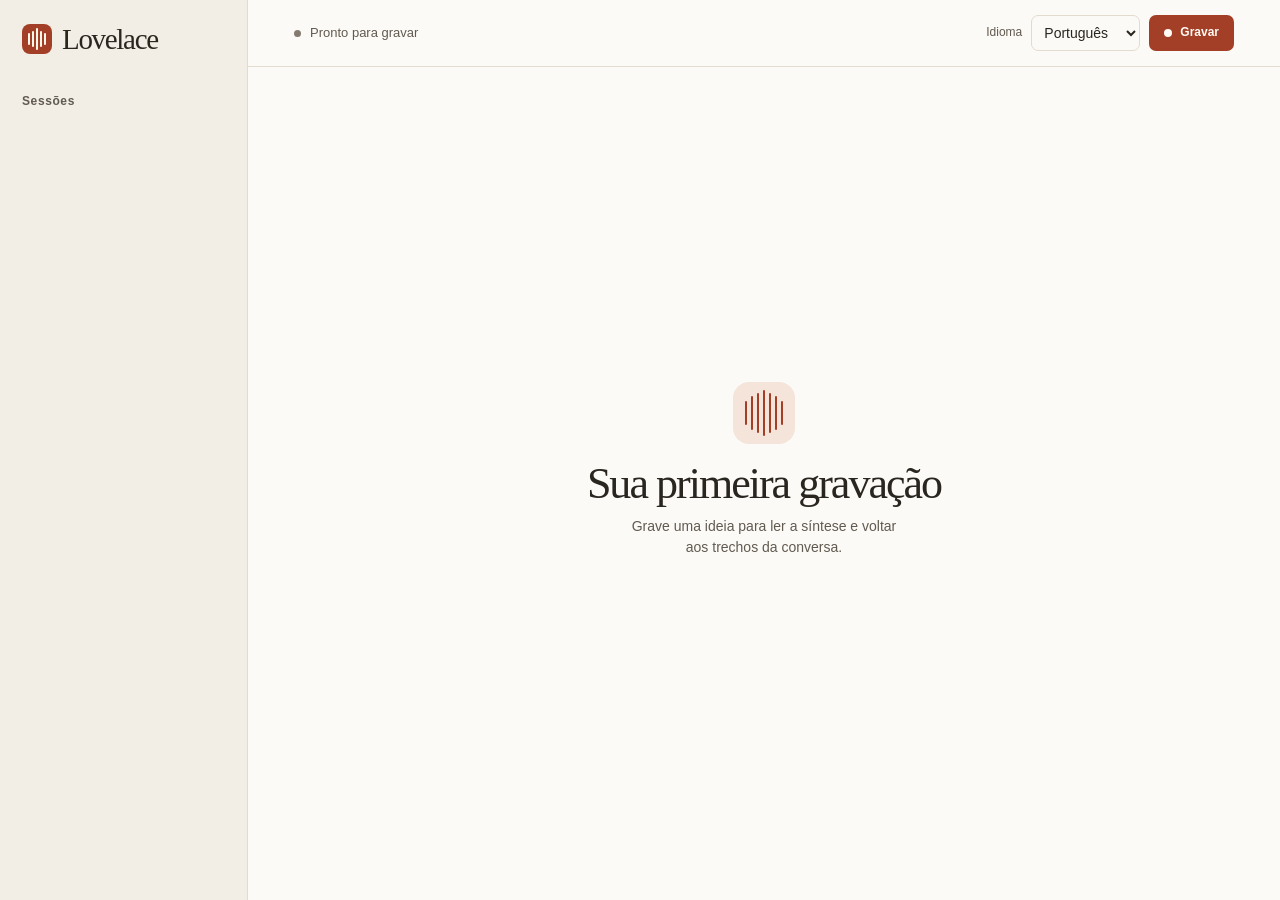
==== ui/index.html @ 8f1e128d "mvp" ====
<!doctype html>
<html lang="pt-BR">
  <head>
    <meta charset="utf-8">
    <meta name="viewport" content="width=device-width, initial-scale=1">
    <title>Lovelace</title>
    <link rel="stylesheet" href="./styles.css">
    <script type="module" src="./app.js"></script>
  </head>
  <body>
    <aside class="sidebar">
      <header class="brand">
        <span class="brand-mark" aria-hidden="true"><i></i><i></i><i></i><i></i><i></i></span>
        <span>Lovelace</span>
      </header>
      <h2 id="history-heading">Sessões</h2>
      <nav id="history" aria-labelledby="history-heading"></nav>
    </aside>

    <main class="workspace">
      <header class="toolbar">
        <div class="record-status">
          <span class="status-dot" aria-hidden="true"></span>
          <span id="status" role="status">Pronto para gravar</span>
          <time id="elapsed" hidden>00:00</time>
          <meter id="level" min="0" max="1" value="0" aria-label="Nível do microfone" hidden></meter>
        </div>
        <div class="record-actions">
          <label for="language">Idioma</label>
          <select id="language">
            <option value="pt">Português</option>
            <option value="en">Inglês</option>
            <option value="auto">Automático</option>
          </select>
          <button id="record" class="primary"><span aria-hidden="true"></span>Gravar</button>
        </div>
      </header>
      <p id="message" class="message" role="status" hidden></p>

      <section id="review" class="review" aria-label="Revisão da sessão" hidden>
        <div class="review-header">
          <div class="review-heading">
            <h1 id="session-title"></h1>
            <button id="retry" class="secondary" hidden>Processar sessão</button>
          </div>
          <div class="document-toolbar">
            <div class="document-picker" role="group" aria-label="Documento">
              <button data-document="summary" aria-pressed="true">Síntese</button>
              <button data-document="transcript" aria-pressed="false">Transcrição</button>
            </div>
            <button id="copy" class="secondary">Copiar Markdown</button>
          </div>
        </div>
        <div id="reading-pane" class="reading-pane">
          <article id="document" class="document"></article>
        </div>
        <footer id="player" class="player">
          <audio id="audio" preload="metadata"></audio>
          <button id="play" type="button" aria-label="Reproduzir" disabled>
            <span aria-hidden="true"></span>
          </button>
          <time id="current-time">00:00</time>
          <input id="seek" type="range" min="0" max="1" step="any" value="0" aria-label="Posição no áudio" disabled>
          <time id="duration">00:00</time>
        </footer>
      </section>

      <section id="empty" class="empty">
        <div class="empty-mark" aria-hidden="true">
          <i></i><i></i><i></i><i></i><i></i><i></i><i></i>
        </div>
        <h1 id="empty-title">Sua primeira gravação</h1>
        <p id="empty-description">Grave uma ideia para ler a síntese e voltar aos trechos da conversa.</p>
      </section>
    </main>
  </body>
</html>
---- ui/styles.css ----
:root {
  color-scheme: light;
  font: 14px/1.45 "Inter", "Segoe UI", sans-serif;
  --background: #fcfaf6;
  --sidebar: #f2ede5;
  --text: #292620;
  --muted: #615a50;
  --line: #e4dbcf;
  --accent: #a33f27;
  --accent-hover: #88331e;
  --accent-tint: #f4e4da;
  --selected: #e9dfd2;
  --serif: "Instrument Serif", Georgia, serif;
}

* { box-sizing: border-box; }
[hidden] { display: none !important; }

body {
  margin: 0;
  height: 100dvh;
  display: grid;
  grid-template-columns: clamp(180px, 23vw, 248px) minmax(0, 1fr);
  background: var(--background);
  color: var(--text);
}

button, select, input { font: inherit; }
button { color: inherit; cursor: pointer; }
button:disabled { cursor: default; opacity: .55; }
button, select { min-height: 36px; }
:focus-visible { outline: 2px solid var(--accent); outline-offset: 3px; }
::selection { background: #f1d5c5; color: var(--text); }

.sidebar {
  display: flex;
  flex-direction: column;
  min-height: 0;
  background: var(--sidebar);
  border-right: 1px solid var(--line);
  padding: 24px 12px 16px;
}

.brand {
  display: flex;
  align-items: center;
  gap: 10px;
  padding: 0 10px;
  margin-bottom: 39px;
  font: 29px/1 var(--serif);
  letter-spacing: -.045em;
}

.brand-mark, .empty-mark {
  display: inline-flex;
  justify-content: center;
  align-items: center;
}

.brand-mark {
  width: 30px;
  height: 30px;
  background: var(--accent);
  color: #fff7e9;
  border-radius: 8px;
  gap: 2px;
}

.brand-mark i, .empty-mark i {
  display: block;
  border-radius: 10px;
  width: 2px;
  height: 38%;
  background: currentColor;
}

.brand-mark i:nth-child(2), .brand-mark i:nth-child(4),
.empty-mark i:nth-child(2), .empty-mark i:nth-child(6) { height: 54%; }
.brand-mark i:nth-child(3), .empty-mark i:nth-child(4) { height: 74%; }
.empty-mark i:nth-child(3), .empty-mark i:nth-child(5) { height: 65%; }

.sidebar h2 {
  margin: 0 10px 11px;
  color: var(--muted);
  font-size: 12px;
  font-weight: 650;
  letter-spacing: .05em;
}

#history { overflow: auto; padding: 3px; }
#history > p { margin: 4px 7px; color: var(--muted); font-size: 13px; }

.session {
  display: flex;
  flex-direction: column;
  width: 100%;
  gap: 3px;
  padding: 10px;
  margin: 0 0 3px;
  text-align: left;
  border: 0;
  border-radius: 7px;
  background: transparent;
  transition: background-color 130ms ease;
}

.session:hover { background: #eee5da; }
.session[aria-current="true"] { background: var(--selected); }
.session strong { font-size: 13px; font-weight: 600; }
.session small { color: var(--muted); font-size: 11px; }

.workspace { display: flex; flex-direction: column; min-width: 0; min-height: 0; }

.toolbar {
  display: flex;
  align-items: center;
  justify-content: space-between;
  flex-wrap: wrap;
  gap: 12px;
  padding: 15px clamp(18px, 4vw, 46px);
  border-bottom: 1px solid var(--line);
}

.record-status, .record-actions { display: flex; align-items: center; gap: 9px; }
.record-status { color: var(--muted); font-size: 13px; }
.record-status time, .player time { font-variant-numeric: tabular-nums; }
.status-dot { width: 7px; height: 7px; flex: 0 0 7px; border-radius: 50%; background: #847b70; }
.toolbar[data-phase="recording"] .status-dot { background: var(--accent); }
.toolbar[data-phase="recording"] .record-status { color: var(--accent); }
.record-actions { margin-left: auto; }
.record-actions label { font-size: 12px; color: var(--muted); }

.record-actions select {
  border: 1px solid var(--line);
  border-radius: 7px;
  padding: 0 8px;
  background: var(--background);
  color: var(--text);
}

meter { width: 54px; height: 10px; }
meter::-webkit-meter-bar { background: var(--accent-tint); border: 0; }
meter::-webkit-meter-optimum-value { background: var(--accent); }

.primary, .secondary {
  border: 1px solid transparent;
  border-radius: 7px;
  padding: 0 11px;
  font-size: 12px;
  font-weight: 600;
  transition: background-color 130ms ease;
}

.primary {
  display: inline-flex;
  align-items: center;
  gap: 8px;
  padding: 0 14px;
  background: var(--accent);
  color: #fffaf3;
}

.primary:hover:not(:disabled) { background: var(--accent-hover); }
.primary span { width: 8px; height: 8px; border-radius: 50%; background: currentColor; }
.primary[data-recording="true"] span { border-radius: 1px; }
.secondary { background: transparent; border-color: var(--line); }
.secondary:hover:not(:disabled) { background: var(--sidebar); }

.message {
  margin: 0;
  padding: 10px clamp(18px, 4vw, 46px);
  border-bottom: 1px solid var(--line);
  background: var(--accent-tint);
  color: #74301f;
  font-size: 13px;
  max-height: 110px;
  overflow: auto;
  overflow-wrap: anywhere;
  white-space: pre-wrap;
}

.clipboard-source { position: fixed; left: -100vw; top: 0; }

.review { display: flex; flex-direction: column; flex: 1; min-height: 0; }
.review-header { padding: 25px clamp(18px, 4vw, 46px) 0; border-bottom: 1px solid var(--line); }
.review-heading, .document-toolbar { display: flex; align-items: center; justify-content: space-between; gap: 12px; }
.review-heading h1 { margin: 0; font: 34px/1.12 var(--serif); letter-spacing: -.035em; }
.document-toolbar { margin-top: 19px; }
.document-toolbar > button { margin-bottom: 7px; }
.document-picker { display: flex; gap: 16px; align-self: stretch; }

.document-picker button {
  border: 0;
  border-bottom: 2px solid transparent;
  padding: 6px 2px 10px;
  background: transparent;
  color: var(--muted);
  font-weight: 600;
  font-size: 13px;
}

.document-picker button[aria-pressed="true"] { color: var(--accent); border-bottom-color: var(--accent); }
.reading-pane { flex: 1; min-height: 0; overflow: auto; scrollbar-gutter: stable; }
.document { max-width: 760px; margin: 0 auto; padding: 30px clamp(23px, 5vw, 60px) 58px; overflow-wrap: anywhere; }
.document h1 { font: 36px/1.15 var(--serif); letter-spacing: -.035em; margin: 0 0 24px; }
.document h2 { font: 25px/1.24 var(--serif); margin: 27px 0 8px; }
.document h3 { font-size: 15px; margin: 22px 0 6px; scroll-margin-top: 24px; }
.document p, .document li { font-size: 15px; line-height: 1.68; }
.document p { margin: 0 0 12px; }
.document a { color: var(--accent); text-underline-offset: 3px; font-variant-numeric: tabular-nums; }
.document .unavailable { color: var(--muted); }
.document .highlight { border-radius: 4px; background: var(--accent-tint); animation: highlight 260ms ease-out; }
@keyframes highlight { from { background: #efc6b3; } }

.player {
  display: flex;
  align-items: center;
  gap: 13px;
  min-height: 65px;
  padding: 9px clamp(18px, 4vw, 46px);
  background: var(--background);
  border-top: 1px solid var(--line);
}

.player button {
  display: grid;
  place-items: center;
  width: 36px;
  padding: 0;
  border: 0;
  border-radius: 50%;
  background: var(--accent);
  color: #fffaf3;
}

.player button:hover:not(:disabled) { background: var(--accent-hover); }
.player button span { margin-left: 2px; border-left: 9px solid currentColor; border-top: 6px solid transparent; border-bottom: 6px solid transparent; }
.player button[data-playing="true"] span { margin: 0; border: solid currentColor; border-width: 0 3px; width: 9px; height: 11px; }
.player time { color: var(--muted); font-size: 12px; white-space: nowrap; }
.player input { min-width: 0; flex: 1; accent-color: var(--accent); }

.empty {
  flex: 1;
  display: grid;
  align-content: center;
  justify-items: center;
  text-align: center;
  padding: 26px 26px 54px;
}

.empty-mark { width: 62px; height: 62px; gap: 4px; color: var(--accent); background: var(--accent-tint); border-radius: 16px; }
.empty h1 { font: clamp(32px, 4vw, 44px)/1.1 var(--serif); letter-spacing: -.045em; margin: 16px 0 8px; }
.empty p { color: var(--muted); margin: 0; max-width: 34ch; }

@media (prefers-reduced-motion: reduce) {
  *, *::before, *::after { animation: none !important; transition: none !important; }
}
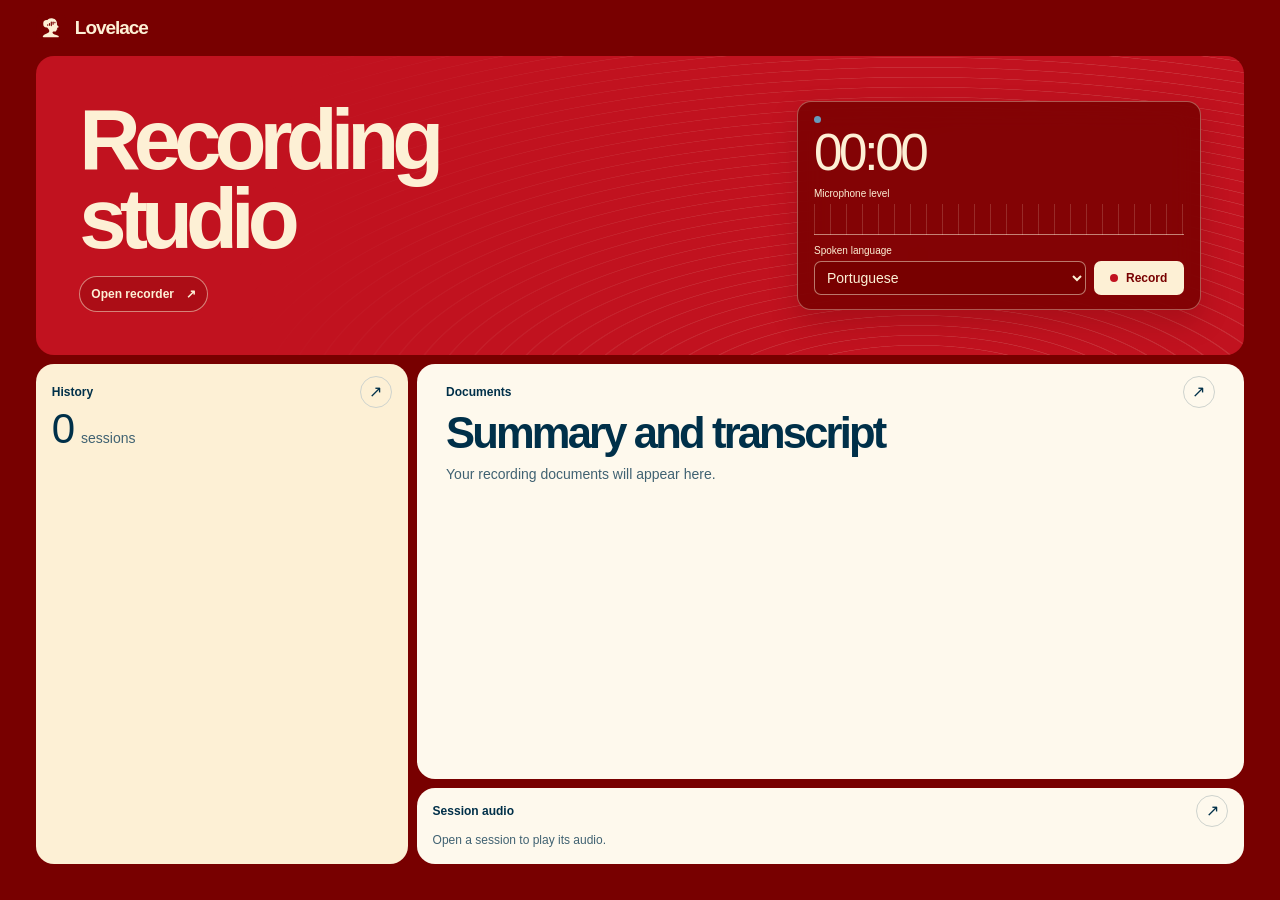
==== commit 7422cf04: "review of alpha version, graphical UI prototype and model finetuning" ====
--- a/ui/index.html
+++ b/ui/index.html
@@ -1,77 +1,148 @@
 <!doctype html>
-<html lang="pt-BR">
-  <head>
+<html lang="en">
+
+<head>
     <meta charset="utf-8">
     <meta name="viewport" content="width=device-width, initial-scale=1">
     <title>Lovelace</title>
     <link rel="stylesheet" href="./styles.css">
     <script type="module" src="./app.js"></script>
-  </head>
-  <body>
-    <aside class="sidebar">
-      <header class="brand">
-        <span class="brand-mark" aria-hidden="true"><i></i><i></i><i></i><i></i><i></i></span>
-        <span>Lovelace</span>
-      </header>
-      <h2 id="history-heading">Sessões</h2>
-      <nav id="history" aria-labelledby="history-heading"></nav>
-    </aside>
+</head>
 
-    <main class="workspace">
-      <header class="toolbar">
-        <div class="record-status">
-          <span class="status-dot" aria-hidden="true"></span>
-          <span id="status" role="status">Pronto para gravar</span>
-          <time id="elapsed" hidden>00:00</time>
-          <meter id="level" min="0" max="1" value="0" aria-label="Nível do microfone" hidden></meter>
-        </div>
-        <div class="record-actions">
-          <label for="language">Idioma</label>
-          <select id="language">
-            <option value="pt">Português</option>
-            <option value="en">Inglês</option>
-            <option value="auto">Automático</option>
-          </select>
-          <button id="record" class="primary"><span aria-hidden="true"></span>Gravar</button>
-        </div>
-      </header>
-      <p id="message" class="message" role="status" hidden></p>
+<body>
+    <header class="app-header">
+        <button type="button" class="brand" data-view-target="dashboard" aria-label="Lovelace dashboard">
+            <svg class="brand-mark" width="30" height="30" viewBox="0 0 100 100" aria-hidden="true">
+                <rect x="2" y="2" width="96" height="96" rx="21" fill="#780000" />
+                <g fill="#fdf0d5">
+                    <ellipse cx="35.5" cy="35.5" rx="11.5" ry="12.5" />
+                    <path
+                        d="M23 77 C28 70 36 69 43 64 C46 61 44 57 40 52 C34 46 32 39 34 32 C36 21 46 16 56 18 C65 19 70 26 70 35 C69 38 71 41 75 45 C77 47 75 49 71 49 C70 50 70 52 71 54 C71 55 69 56 68 56 C69 59 67 62 63 62 C58 61 55 62 55 66 C56 71 66 73 74 76 C76 77 77 79 75 81 L25 81 C23 80 22 79 23 77 Z" />
+                </g>
+                <g fill="#780000">
+                    <rect x="37.05" y="37.5" width="3.9" height="5" rx="1.95" />
+                    <rect x="43.05" y="33.5" width="3.9" height="9" rx="1.95" />
+                    <rect x="49.05" y="28" width="3.9" height="16" rx="1.95" />
+                    <rect x="55.05" y="28.5" width="3.9" height="11" rx="1.95" />
+                    <rect x="61.05" y="29.5" width="3.9" height="5" rx="1.95" />
+                </g>
+            </svg>
+            Lovelace
+        </button>
+        <button type="button" id="back" class="back" data-view-target="dashboard" hidden>
+            <span aria-hidden="true">←</span> Back to dashboard
+        </button>
+        <button type="button" id="active-job" class="job-status" data-view-target="record" hidden></button>
+    </header>
 
-      <section id="review" class="review" aria-label="Revisão da sessão" hidden>
-        <div class="review-header">
-          <div class="review-heading">
-            <h1 id="session-title"></h1>
-            <button id="retry" class="secondary" hidden>Processar sessão</button>
-          </div>
-          <div class="document-toolbar">
-            <div class="document-picker" role="group" aria-label="Documento">
-              <button data-document="summary" aria-pressed="true">Síntese</button>
-              <button data-document="transcript" aria-pressed="false">Transcrição</button>
+    <main class="workspace" data-view="dashboard">
+        <p id="message" class="message" role="status" hidden></p>
+
+        <section class="studio" aria-labelledby="studio-heading">
+            <div class="studio-intro">
+                <h1 id="studio-heading" tabindex="-1">Recording<br> studio</h1>
+                <button type="button" class="studio-link" data-view-target="record">
+                    Open recorder <span aria-hidden="true">↗</span>
+                </button>
             </div>
-            <button id="copy" class="secondary">Copiar Markdown</button>
-          </div>
-        </div>
-        <div id="reading-pane" class="reading-pane">
-          <article id="document" class="document"></article>
-        </div>
-        <footer id="player" class="player">
-          <audio id="audio" preload="metadata"></audio>
-          <button id="play" type="button" aria-label="Reproduzir" disabled>
-            <span aria-hidden="true"></span>
-          </button>
-          <time id="current-time">00:00</time>
-          <input id="seek" type="range" min="0" max="1" step="any" value="0" aria-label="Posição no áudio" disabled>
-          <time id="duration">00:00</time>
-        </footer>
-      </section>
+            <div class="toolbar" aria-label="Recorder">
+                <div class="record-status">
+                    <span class="status-dot" aria-hidden="true"></span>
+                </div>
+                <time id="elapsed" aria-label="Recording time">00:00</time>
+                <div class="signal">
+                    <span id="signal-label">Microphone level</span>
+                    <meter id="level" class="visually-hidden" min="0" max="1" value="0"
+                        aria-labelledby="signal-label"></meter>
+                    <canvas id="signal-chart" width="720" height="96" aria-hidden="true"></canvas>
+                </div>
+                <div class="record-controls">
+                    <div class="language-control">
+                        <label for="language">Spoken language</label>
+                        <select id="language">
+                            <option value="pt">Portuguese</option>
+                            <option value="en">English</option>
+                            <option value="auto">Auto-detect</option>
+                        </select>
+                    </div>
+                    <button type="button" id="record" class="primary"><span aria-hidden="true"></span><b
+                            id="record-label">Record</b></button>
+                </div>
+            </div>
+        </section>
 
-      <section id="empty" class="empty">
-        <div class="empty-mark" aria-hidden="true">
-          <i></i><i></i><i></i><i></i><i></i><i></i><i></i>
-        </div>
-        <h1 id="empty-title">Sua primeira gravação</h1>
-        <p id="empty-description">Grave uma ideia para ler a síntese e voltar aos trechos da conversa.</p>
-      </section>
+        <section class="history-panel panel" aria-labelledby="history-heading">
+            <header class="panel-header">
+                <h2 id="history-heading" tabindex="-1">History</h2>
+                <button type="button" class="panel-link" data-view-target="history" aria-label="Open history">
+                    <span aria-hidden="true">↗</span>
+                </button>
+            </header>
+            <div class="history-total">
+                <span id="session-count">0</span>
+                <span id="session-count-label">sessions</span>
+            </div>
+            <nav id="history" aria-labelledby="history-heading"></nav>
+        </section>
+
+        <section class="documents-panel panel" aria-label="Session documents">
+            <button type="button" class="document-preview" data-view-target="documents">
+                <span class="panel-kicker">Documents</span>
+                <span class="panel-link" aria-hidden="true">↗</span>
+                <span id="preview-title" class="preview-title">Summary and transcript</span>
+                <span id="preview-detail" class="preview-detail">Your recording documents will appear here.</span>
+            </button>
+
+            <div id="review" class="review" hidden>
+                <div class="review-header">
+                    <div class="review-heading">
+                        <div>
+                            <span id="session-state" class="panel-kicker"></span>
+                            <h2 id="session-title" tabindex="-1"></h2>
+                        </div>
+                        <button type="button" id="retry" class="secondary" hidden>Process session</button>
+                    </div>
+                    <div class="document-toolbar">
+                        <div class="document-picker" role="group" aria-label="Document">
+                            <button type="button" data-document="summary" aria-pressed="true">Summary</button>
+                            <button type="button" data-document="transcript" aria-pressed="false">Transcript</button>
+                        </div>
+                        <button type="button" id="copy" class="secondary">Copy Markdown</button>
+                    </div>
+                </div>
+                <div id="reading-pane" class="reading-pane">
+                    <article id="document" class="document"></article>
+                </div>
+            </div>
+
+            <div id="empty" class="empty">
+                <h2 id="empty-title" tabindex="-1">Your first recording</h2>
+                <p id="empty-description">The transcript and summary will appear here after processing.</p>
+                <button type="button" class="secondary" data-view-target="record">Open recorder</button>
+            </div>
+        </section>
+
+        <section class="audio-panel panel" aria-labelledby="audio-heading">
+            <header class="panel-header">
+                <h2 id="audio-heading" tabindex="-1">Session audio</h2>
+                <button type="button" class="panel-link" data-view-target="audio" aria-label="Open session audio">
+                    <span aria-hidden="true">↗</span>
+                </button>
+            </header>
+            <p id="audio-session" class="audio-session" hidden></p>
+            <div id="player" class="player" hidden>
+                <audio id="audio" preload="metadata"></audio>
+                <button id="play" type="button" aria-label="Play" disabled>
+                    <span aria-hidden="true"></span>
+                </button>
+                <time id="current-time">00:00</time>
+                <input id="seek" type="range" min="0" max="1" step="any" value="0" aria-label="Playback position"
+                    disabled>
+                <time id="duration">00:00</time>
+            </div>
+            <p class="no-audio">Open a session to play its audio.</p>
+        </section>
     </main>
-  </body>
+</body>
+
 </html>
--- a/ui/styles.css
+++ b/ui/styles.css
@@ -1,256 +1,493 @@
 :root {
   color-scheme: light;
-  font: 14px/1.45 "Inter", "Segoe UI", sans-serif;
-  --background: #fcfaf6;
-  --sidebar: #f2ede5;
-  --text: #292620;
-  --muted: #615a50;
-  --line: #e4dbcf;
-  --accent: #a33f27;
-  --accent-hover: #88331e;
-  --accent-tint: #f4e4da;
-  --selected: #e9dfd2;
-  --serif: "Instrument Serif", Georgia, serif;
+  font: 14px/1.5 "Inter", "Segoe UI", sans-serif;
+  --molten-lava: #780000;
+  --brick-red: #c1121f;
+  --papaya-whip: #fdf0d5;
+  --deep-space-blue: #003049;
+  --steel-blue: #669bbc;
+  --ink: var(--deep-space-blue);
+  --paper: color-mix(in srgb, var(--papaya-whip) 42%, white);
+  --muted: color-mix(in srgb, var(--ink) 75%, var(--paper));
+  --line: color-mix(in srgb, var(--ink) 19%, var(--paper));
+  --gap: 9px;
+  --gutter: clamp(14px, 2.8vw, 42px);
+  --radius: 18px;
 }
 
 * { box-sizing: border-box; }
 [hidden] { display: none !important; }
 
 body {
+  display: flex;
+  flex-direction: column;
+  min-height: 100dvh;
   margin: 0;
-  height: 100dvh;
-  display: grid;
-  grid-template-columns: clamp(180px, 23vw, 248px) minmax(0, 1fr);
-  background: var(--background);
-  color: var(--text);
+  background: var(--molten-lava);
+  color: var(--papaya-whip);
 }
 
 button, select, input { font: inherit; }
 button { color: inherit; cursor: pointer; }
 button:disabled { cursor: default; opacity: .55; }
-button, select { min-height: 36px; }
-:focus-visible { outline: 2px solid var(--accent); outline-offset: 3px; }
-::selection { background: #f1d5c5; color: var(--text); }
-
-.sidebar {
+:focus-visible { outline: 2px solid currentColor; outline-offset: 3px; }
+h1:focus, h2:focus { outline: none; }
+::selection { background: var(--steel-blue); color: var(--ink); }
+
+.visually-hidden, .clipboard-source {
+  position: fixed;
+  width: 1px;
+  height: 1px;
+  padding: 0;
+  overflow: hidden;
+  clip-path: inset(50%);
+}
+
+.app-header {
+  display: flex;
+  flex-wrap: wrap;
+  align-items: center;
+  gap: 12px 22px;
+  min-height: 56px;
+  padding: 9px var(--gutter);
+}
+
+.brand, .back, .job-status {
+  display: inline-flex;
+  align-items: center;
+  gap: 9px;
+  padding: 0;
+  border: 0;
+  background: transparent;
+}
+
+.brand {
+  font-size: 19px;
+  font-weight: 750;
+  letter-spacing: -.055em;
+}
+
+.brand-mark { flex: none; }
+
+.back, .job-status { font-size: 12px; font-weight: 650; }
+.back:hover, .job-status:hover { text-decoration: underline; text-underline-offset: 3px; }
+.job-status::before, .local-status::before {
+  width: 6px;
+  height: 6px;
+  flex: 0 0 6px;
+  border-radius: 50%;
+  background: currentColor;
+  content: "";
+}
+
+.local-status {
+  display: inline-flex;
+  align-items: center;
+  gap: 7px;
+  margin-left: auto;
+  font-size: 11px;
+}
+
+.local-status::before { background: var(--steel-blue); }
+
+.workspace {
+  flex: 1;
+  display: grid;
+  grid-template: "message message" auto
+                 "studio studio" auto
+                 "history documents" minmax(164px, 1fr)
+                 "history audio" auto / minmax(208px, 31fr) minmax(0, 69fr);
+  gap: 0 var(--gap);
+  margin: 0 var(--gutter) var(--gutter);
+  min-width: 0;
+}
+
+.message {
+  grid-area: message;
+  margin: 0 0 var(--gap);
+  padding: 8px 14px;
+  max-height: 86px;
+  overflow: auto;
+  overflow-wrap: anywhere;
+  white-space: pre-wrap;
+  border-radius: 8px;
+  background: var(--papaya-whip);
+  color: var(--molten-lava);
+}
+
+.studio {
+  grid-area: studio;
+  position: relative;
+  isolation: isolate;
+  overflow: hidden;
+  display: grid;
+  grid-template-columns: minmax(0, 1fr) clamp(250px, 36%, 405px);
+  align-items: center;
+  gap: 20px;
+  margin-bottom: var(--gap);
+  padding: clamp(20px, 3.4vw, 48px);
+  border-radius: var(--radius);
+  background: var(--brick-red);
+}
+
+.studio::before {
+  position: absolute;
+  z-index: -1;
+  inset: 0;
+  background: repeating-radial-gradient(ellipse at 73% 122%, transparent 0 13px, #fdf0d520 14px 15px, transparent 16px 24px);
+  mask-image: linear-gradient(100deg, transparent 20%, black 68%);
+  content: "";
+  pointer-events: none;
+}
+
+.studio h1 {
+  margin: 0 0 18px;
+  font-size: clamp(40px, 6.65vw, 108px);
+  font-weight: 800;
+  line-height: .93;
+  letter-spacing: -.082em;
+}
+
+.studio-link {
+  display: inline-flex;
+  align-items: center;
+  gap: 12px;
+  min-height: 36px;
+  padding: 0 11px;
+  border: 1px solid #fdf0d585;
+  border-radius: 50px;
+  background: #78000045;
+  font-size: 12px;
+  font-weight: 650;
+}
+
+.studio-link:hover { background: var(--molten-lava); }
+
+.toolbar {
+  display: grid;
+  gap: 5px;
+  padding: 14px 16px;
+  border: 1px solid #fdf0d55c;
+  border-radius: 14px;
+  background: #780000d9;
+  box-shadow: 0 12px 28px #47000035;
+  backdrop-filter: blur(14px);
+}
+
+.record-status { display: flex; align-items: center; gap: 7px; font-size: 12px; }
+.status-dot { width: 7px; height: 7px; flex: 0 0 7px; border-radius: 50%; background: var(--steel-blue); }
+.toolbar[data-phase="recording"] .status-dot { background: var(--papaya-whip); animation: pulse 1.6s ease-out infinite; }
+@keyframes pulse {
+  from { box-shadow: 0 0 0 0 var(--papaya-whip); }
+  to { box-shadow: 0 0 0 6px transparent; }
+}
+
+.toolbar time {
+  font-size: clamp(31px, 4vw, 54px);
+  line-height: .98;
+  font-variant-numeric: tabular-nums;
+  letter-spacing: -.065em;
+}
+
+.signal { display: grid; gap: 3px; margin: 3px 0; }
+.signal span, .language-control label { font-size: 10px; }
+.signal canvas {
+  display: block;
+  width: 100%;
+  height: 31px;
+  background:
+    repeating-linear-gradient(90deg, #fdf0d52b 0 1px, transparent 1px 16px),
+    linear-gradient(0deg, #fdf0d588 1px, transparent 1px);
+}
+
+.record-controls { display: grid; grid-template-columns: minmax(0, 1fr) auto; align-items: end; gap: 8px; }
+.language-control label { display: block; margin-bottom: 3px; }
+.language-control select {
+  width: 100%;
+  min-height: 34px;
+  padding: 0 8px;
+  border: 1px solid #fdf0d580;
+  border-radius: 7px;
+  background: var(--molten-lava);
+  color: var(--papaya-whip);
+  color-scheme: dark;
+}
+
+.primary, .secondary {
+  min-height: 34px;
+  border: 1px solid transparent;
+  border-radius: 7px;
+  padding: 0 12px;
+  font-size: 12px;
+  font-weight: 700;
+}
+
+.primary {
+  display: inline-flex;
+  align-items: center;
+  justify-content: center;
+  gap: 8px;
+  min-width: 90px;
+  background: var(--papaya-whip);
+  color: var(--molten-lava);
+}
+.primary:focus-visible { outline-color: var(--papaya-whip); }
+.primary b { font-weight: inherit; }
+.primary:hover:not(:disabled) { background: white; }
+.primary span { width: 8px; height: 8px; border-radius: 50%; background: var(--brick-red); }
+.primary[data-recording="true"] span { border-radius: 1px; }
+.secondary { background: transparent; border-color: var(--line); }
+.secondary:hover:not(:disabled) { background: var(--papaya-whip); border-color: var(--muted); }
+
+.panel {
+  min-width: 0;
+  min-height: 0;
+  border-radius: var(--radius);
+  background: var(--paper);
+  color: var(--ink);
+  animation: appear 180ms ease-out;
+}
+
+@keyframes appear {
+  from { opacity: .75; transform: translateY(3px); }
+  to { opacity: 1; transform: translateY(0); }
+}
+
+.history-panel {
+  grid-area: history;
   display: flex;
   flex-direction: column;
-  min-height: 0;
-  background: var(--sidebar);
-  border-right: 1px solid var(--line);
-  padding: 24px 12px 16px;
-}
-
-.brand {
-  display: flex;
-  align-items: center;
-  gap: 10px;
-  padding: 0 10px;
-  margin-bottom: 39px;
-  font: 29px/1 var(--serif);
-  letter-spacing: -.045em;
-}
-
-.brand-mark, .empty-mark {
-  display: inline-flex;
-  justify-content: center;
-  align-items: center;
-}
-
-.brand-mark {
-  width: 30px;
-  height: 30px;
-  background: var(--accent);
-  color: #fff7e9;
-  border-radius: 8px;
-  gap: 2px;
-}
-
-.brand-mark i, .empty-mark i {
-  display: block;
-  border-radius: 10px;
-  width: 2px;
-  height: 38%;
-  background: currentColor;
-}
-
-.brand-mark i:nth-child(2), .brand-mark i:nth-child(4),
-.empty-mark i:nth-child(2), .empty-mark i:nth-child(6) { height: 54%; }
-.brand-mark i:nth-child(3), .empty-mark i:nth-child(4) { height: 74%; }
-.empty-mark i:nth-child(3), .empty-mark i:nth-child(5) { height: 65%; }
-
-.sidebar h2 {
-  margin: 0 10px 11px;
-  color: var(--muted);
+  padding: 12px 16px;
+  background: var(--papaya-whip);
+}
+
+.panel-header { display: flex; align-items: center; justify-content: space-between; gap: 8px; }
+.panel-header h2, .panel-kicker {
+  margin: 0;
   font-size: 12px;
-  font-weight: 650;
-  letter-spacing: .05em;
-}
-
-#history { overflow: auto; padding: 3px; }
-#history > p { margin: 4px 7px; color: var(--muted); font-size: 13px; }
+  font-weight: 700;
+}
+
+.panel-link {
+  display: grid;
+  place-items: center;
+  width: 32px;
+  height: 32px;
+  flex: 0 0 32px;
+  padding: 0;
+  border: 1px solid var(--line);
+  border-radius: 50%;
+  background: transparent;
+  font-size: 16px;
+  transition: background-color 150ms ease, color 150ms ease;
+}
+
+button.panel-link:hover, .document-preview:hover .panel-link {
+  background: var(--ink);
+  color: var(--paper);
+}
+button.panel-link:focus-visible { outline-color: var(--ink); }
+
+.history-total { display: flex; align-items: baseline; gap: 9px; margin-bottom: 8px; color: var(--muted); }
+#session-count {
+  color: var(--ink);
+  font-size: 42px;
+  line-height: 1;
+  font-variant-numeric: tabular-nums;
+  letter-spacing: -.075em;
+}
+
+#history { flex: 1; min-height: 0; overflow: auto; padding: 3px; }
+#history > p { margin: 6px 2px; color: var(--muted); font-size: 12px; }
 
 .session {
   display: flex;
   flex-direction: column;
   width: 100%;
-  gap: 3px;
-  padding: 10px;
-  margin: 0 0 3px;
+  padding: 6px 9px;
   text-align: left;
   border: 0;
-  border-radius: 7px;
+  border-top: 1px solid var(--line);
   background: transparent;
-  transition: background-color 130ms ease;
-}
-
-.session:hover { background: #eee5da; }
-.session[aria-current="true"] { background: var(--selected); }
-.session strong { font-size: 13px; font-weight: 600; }
+  transition: background-color 150ms ease;
+}
+
+.session:hover, .session[aria-current="true"] {
+  background: color-mix(in srgb, var(--steel-blue) 23%, var(--papaya-whip));
+}
+
+.session strong { font-size: 13px; font-weight: 700; }
 .session small { color: var(--muted); font-size: 11px; }
-
-.workspace { display: flex; flex-direction: column; min-width: 0; min-height: 0; }
-
-.toolbar {
-  display: flex;
-  align-items: center;
-  justify-content: space-between;
-  flex-wrap: wrap;
-  gap: 12px;
-  padding: 15px clamp(18px, 4vw, 46px);
-  border-bottom: 1px solid var(--line);
-}
-
-.record-status, .record-actions { display: flex; align-items: center; gap: 9px; }
-.record-status { color: var(--muted); font-size: 13px; }
-.record-status time, .player time { font-variant-numeric: tabular-nums; }
-.status-dot { width: 7px; height: 7px; flex: 0 0 7px; border-radius: 50%; background: #847b70; }
-.toolbar[data-phase="recording"] .status-dot { background: var(--accent); }
-.toolbar[data-phase="recording"] .record-status { color: var(--accent); }
-.record-actions { margin-left: auto; }
-.record-actions label { font-size: 12px; color: var(--muted); }
-
-.record-actions select {
-  border: 1px solid var(--line);
-  border-radius: 7px;
-  padding: 0 8px;
-  background: var(--background);
-  color: var(--text);
-}
-
-meter { width: 54px; height: 10px; }
-meter::-webkit-meter-bar { background: var(--accent-tint); border: 0; }
-meter::-webkit-meter-optimum-value { background: var(--accent); }
-
-.primary, .secondary {
-  border: 1px solid transparent;
-  border-radius: 7px;
-  padding: 0 11px;
-  font-size: 12px;
-  font-weight: 600;
-  transition: background-color 130ms ease;
-}
-
-.primary {
-  display: inline-flex;
-  align-items: center;
-  gap: 8px;
-  padding: 0 14px;
-  background: var(--accent);
-  color: #fffaf3;
-}
-
-.primary:hover:not(:disabled) { background: var(--accent-hover); }
-.primary span { width: 8px; height: 8px; border-radius: 50%; background: currentColor; }
-.primary[data-recording="true"] span { border-radius: 1px; }
-.secondary { background: transparent; border-color: var(--line); }
-.secondary:hover:not(:disabled) { background: var(--sidebar); }
-
-.message {
-  margin: 0;
-  padding: 10px clamp(18px, 4vw, 46px);
-  border-bottom: 1px solid var(--line);
-  background: var(--accent-tint);
-  color: #74301f;
-  font-size: 13px;
-  max-height: 110px;
-  overflow: auto;
+.workspace[data-view="dashboard"] #history .session:nth-child(n+4) { display: none; }
+
+.documents-panel { grid-area: documents; display: flex; flex-direction: column; }
+.document-preview {
+  display: grid;
+  flex: 1;
+  grid-template-columns: minmax(0, 1fr) auto;
+  grid-template-rows: auto auto 1fr;
+  align-items: center;
+  gap: 2px 12px;
+  padding: 12px clamp(16px, 2.3vw, 32px) 16px;
+  border: 0;
+  border-radius: inherit;
+  background: transparent;
+  text-align: left;
+  transition: background-color 150ms ease;
+}
+
+.document-preview:hover { background: color-mix(in srgb, var(--papaya-whip) 80%, white); }
+.document-preview:focus-visible { outline-offset: -4px; }
+
+.preview-title {
+  grid-column: 1 / -1;
+  font-size: clamp(24px, 3.4vw, 51px);
+  line-height: 1.06;
+  letter-spacing: -.065em;
+  font-weight: 750;
   overflow-wrap: anywhere;
-  white-space: pre-wrap;
-}
-
-.clipboard-source { position: fixed; left: -100vw; top: 0; }
-
-.review { display: flex; flex-direction: column; flex: 1; min-height: 0; }
-.review-header { padding: 25px clamp(18px, 4vw, 46px) 0; border-bottom: 1px solid var(--line); }
-.review-heading, .document-toolbar { display: flex; align-items: center; justify-content: space-between; gap: 12px; }
-.review-heading h1 { margin: 0; font: 34px/1.12 var(--serif); letter-spacing: -.035em; }
-.document-toolbar { margin-top: 19px; }
-.document-toolbar > button { margin-bottom: 7px; }
-.document-picker { display: flex; gap: 16px; align-self: stretch; }
-
-.document-picker button {
-  border: 0;
-  border-bottom: 2px solid transparent;
-  padding: 6px 2px 10px;
-  background: transparent;
+}
+
+.preview-detail {
+  grid-column: 1 / -1;
+  align-self: start;
+  display: -webkit-box;
+  max-width: 64ch;
+  margin-top: 6px;
+  overflow: hidden;
+  -webkit-line-clamp: 3;
+  -webkit-box-orient: vertical;
   color: var(--muted);
-  font-weight: 600;
-  font-size: 13px;
-}
-
-.document-picker button[aria-pressed="true"] { color: var(--accent); border-bottom-color: var(--accent); }
-.reading-pane { flex: 1; min-height: 0; overflow: auto; scrollbar-gutter: stable; }
-.document { max-width: 760px; margin: 0 auto; padding: 30px clamp(23px, 5vw, 60px) 58px; overflow-wrap: anywhere; }
-.document h1 { font: 36px/1.15 var(--serif); letter-spacing: -.035em; margin: 0 0 24px; }
-.document h2 { font: 25px/1.24 var(--serif); margin: 27px 0 8px; }
-.document h3 { font-size: 15px; margin: 22px 0 6px; scroll-margin-top: 24px; }
-.document p, .document li { font-size: 15px; line-height: 1.68; }
-.document p { margin: 0 0 12px; }
-.document a { color: var(--accent); text-underline-offset: 3px; font-variant-numeric: tabular-nums; }
-.document .unavailable { color: var(--muted); }
-.document .highlight { border-radius: 4px; background: var(--accent-tint); animation: highlight 260ms ease-out; }
-@keyframes highlight { from { background: #efc6b3; } }
-
-.player {
-  display: flex;
-  align-items: center;
-  gap: 13px;
-  min-height: 65px;
-  padding: 9px clamp(18px, 4vw, 46px);
-  background: var(--background);
-  border-top: 1px solid var(--line);
-}
-
+}
+
+.audio-panel { grid-area: audio; margin-top: var(--gap); padding: 7px 16px 11px; }
+.audio-session, .no-audio { margin: 4px 0; color: var(--muted); font-size: 12px; }
+.player:not([hidden]) + .no-audio { display: none; }
+
+.player { display: flex; align-items: center; gap: 10px; padding-top: 4px; }
 .player button {
   display: grid;
   place-items: center;
-  width: 36px;
+  width: 34px;
+  height: 34px;
+  flex: 0 0 34px;
   padding: 0;
   border: 0;
   border-radius: 50%;
-  background: var(--accent);
-  color: #fffaf3;
-}
-
-.player button:hover:not(:disabled) { background: var(--accent-hover); }
-.player button span { margin-left: 2px; border-left: 9px solid currentColor; border-top: 6px solid transparent; border-bottom: 6px solid transparent; }
-.player button[data-playing="true"] span { margin: 0; border: solid currentColor; border-width: 0 3px; width: 9px; height: 11px; }
-.player time { color: var(--muted); font-size: 12px; white-space: nowrap; }
-.player input { min-width: 0; flex: 1; accent-color: var(--accent); }
-
-.empty {
-  flex: 1;
+  background: var(--ink);
+  color: var(--papaya-whip);
+}
+.player button:hover:not(:disabled) { background: var(--molten-lava); }
+.player button:focus-visible { outline-color: var(--ink); }
+.player button span { margin-left: 2px; border-left: 8px solid currentColor; border-block: 5px solid transparent; }
+.player button[data-playing="true"] span { margin: 0; border: solid currentColor; border-width: 0 3px; width: 9px; height: 10px; }
+.player time { color: var(--muted); font-size: 12px; font-variant-numeric: tabular-nums; white-space: nowrap; }
+.player input { min-width: 0; flex: 1; accent-color: var(--ink); }
+
+.workspace[data-view="dashboard"] :is(.review, .empty),
+.workspace:not([data-view="audio"]) .audio-session,
+.workspace:not([data-view="dashboard"]) .document-preview,
+.workspace:not([data-view="dashboard"]) .studio-link,
+.workspace[data-view="record"] :is(.history-panel, .documents-panel, .audio-panel),
+.workspace[data-view="history"] :is(.studio, .documents-panel, .audio-panel, .history-panel .panel-link),
+.workspace[data-view="documents"] :is(.studio, .history-panel),
+.workspace[data-view="audio"] :is(.studio, .history-panel, .documents-panel, .audio-panel .panel-link) {
+  display: none;
+}
+
+.workspace[data-view="record"] { grid-template: "message" auto "studio" minmax(0, 1fr) / minmax(0, 1fr); }
+.workspace[data-view="record"] .studio { margin-bottom: 0; }
+.workspace[data-view="record"] .signal canvas { height: clamp(45px, 11vh, 110px); }
+
+.workspace[data-view="history"] { grid-template: "message" auto "history" minmax(0, 1fr) / minmax(0, 1fr); }
+.workspace[data-view="history"] .history-panel { padding: 22px clamp(16px, 4vw, 46px); }
+.workspace[data-view="history"] .session { padding: 10px 9px; }
+
+.workspace[data-view="documents"] { grid-template: "message" auto "documents" minmax(0, 1fr) "audio" auto / minmax(0, 1fr); }
+.workspace[data-view="documents"]:has(.review[hidden]) .audio-panel { display: none; }
+
+.workspace[data-view="audio"] { grid-template: "message" auto "audio" minmax(0, 1fr) / minmax(0, 1fr); }
+.workspace[data-view="audio"] .audio-panel {
   display: grid;
   align-content: center;
-  justify-items: center;
-  text-align: center;
-  padding: 26px 26px 54px;
-}
-
-.empty-mark { width: 62px; height: 62px; gap: 4px; color: var(--accent); background: var(--accent-tint); border-radius: 16px; }
-.empty h1 { font: clamp(32px, 4vw, 44px)/1.1 var(--serif); letter-spacing: -.045em; margin: 16px 0 8px; }
-.empty p { color: var(--muted); margin: 0; max-width: 34ch; }
+  margin: 0;
+  padding: clamp(20px, 8vw, 120px);
+  background: var(--ink);
+  color: var(--papaya-whip);
+}
+.workspace[data-view="audio"] :is(.audio-session, .no-audio, .player time) { color: var(--papaya-whip); }
+.workspace[data-view="audio"] .player { margin-top: 25px; }
+.workspace[data-view="audio"] .player button {
+  width: 50px;
+  height: 50px;
+  flex-basis: 50px;
+  background: var(--papaya-whip);
+  color: var(--ink);
+}
+.workspace[data-view="audio"] .player button:hover:not(:disabled) { background: white; }
+.workspace[data-view="audio"] .player button:focus-visible { outline-color: var(--papaya-whip); }
+.workspace[data-view="audio"] .player input { accent-color: var(--steel-blue); }
+
+.workspace:is([data-view="history"], [data-view="audio"]) .panel-header h2,
+.review-heading h2, .empty h2 {
+  margin: 0;
+  font-size: clamp(24px, 4vw, 42px);
+  font-weight: 750;
+  line-height: 1.05;
+  letter-spacing: -.065em;
+}
+
+.review { display: flex; flex: 1; flex-direction: column; min-height: 0; }
+.review-header { margin: 0 var(--gutter); padding-top: 15px; border-bottom: 1px solid var(--line); }
+.review-heading, .document-toolbar { display: flex; align-items: center; justify-content: space-between; gap: 10px; }
+.review-heading .panel-kicker { display: block; margin-bottom: 4px; color: var(--molten-lava); }
+.document-toolbar { margin-top: 12px; }
+.document-toolbar > button { margin-bottom: 6px; }
+.document-picker { display: flex; gap: 18px; align-self: stretch; }
+.document-picker button {
+  border: 0;
+  border-bottom: 3px solid transparent;
+  padding: 6px 1px;
+  background: transparent;
+  color: var(--muted);
+  font-size: 13px;
+  font-weight: 700;
+}
+.document-picker button[aria-pressed="true"] { border-color: var(--brick-red); color: var(--molten-lava); }
+.reading-pane { flex: 1; min-height: 0; overflow: auto; scrollbar-gutter: stable; }
+.document { max-width: 75ch; margin-left: var(--gutter); padding: 16px 12px 30px 0; overflow-wrap: anywhere; }
+.document h1 { font-size: 27px; line-height: 1.12; letter-spacing: -.045em; margin: 0 0 14px; }
+.document h2 { font-size: 20px; line-height: 1.2; margin: 20px 0 7px; }
+.document h3 { font-size: 15px; margin: 16px 0 6px; scroll-margin-top: 12px; }
+.document p, .document li { font-size: 15px; line-height: 1.65; }
+.document p { margin: 0 0 10px; }
+.document ul, .document ol { padding-inline-start: 22px; }
+.document a { color: var(--molten-lava); text-underline-offset: 3px; }
+.document .unavailable { color: var(--muted); }
+.document .highlight { background: var(--papaya-whip); animation: highlight 300ms ease-out; }
+@keyframes highlight { from { background: color-mix(in srgb, var(--brick-red) 22%, var(--paper)); } }
+.empty { padding: var(--gutter); }
+.empty p { color: var(--muted); }
+
+@media (min-width: 556px) {
+  body { height: 100dvh; }
+  .workspace { min-height: 0; overflow: auto; scrollbar-width: thin; }
+}
+
+@media (max-width: 740px) {
+  .studio { padding: 15px 18px; }
+  .studio h1 { font-size: clamp(34px, 6.6vw, 48px); }
+  .toolbar { padding: 10px 12px; }
+  .preview-detail { -webkit-line-clamp: 2; }
+}
+
+@media (max-width: 555px) {
+  .workspace { grid-template: "message" auto "studio" auto "documents" auto "audio" auto "history" auto / minmax(0, 1fr); }
+  .studio { grid-template-columns: minmax(0, 1fr); }
+  .studio h1 br { display: none; }
+  .history-panel { margin-top: var(--gap); }
+  .app-header { gap: 8px 14px; }
+}
 
 @media (prefers-reduced-motion: reduce) {
   *, *::before, *::after { animation: none !important; transition: none !important; }
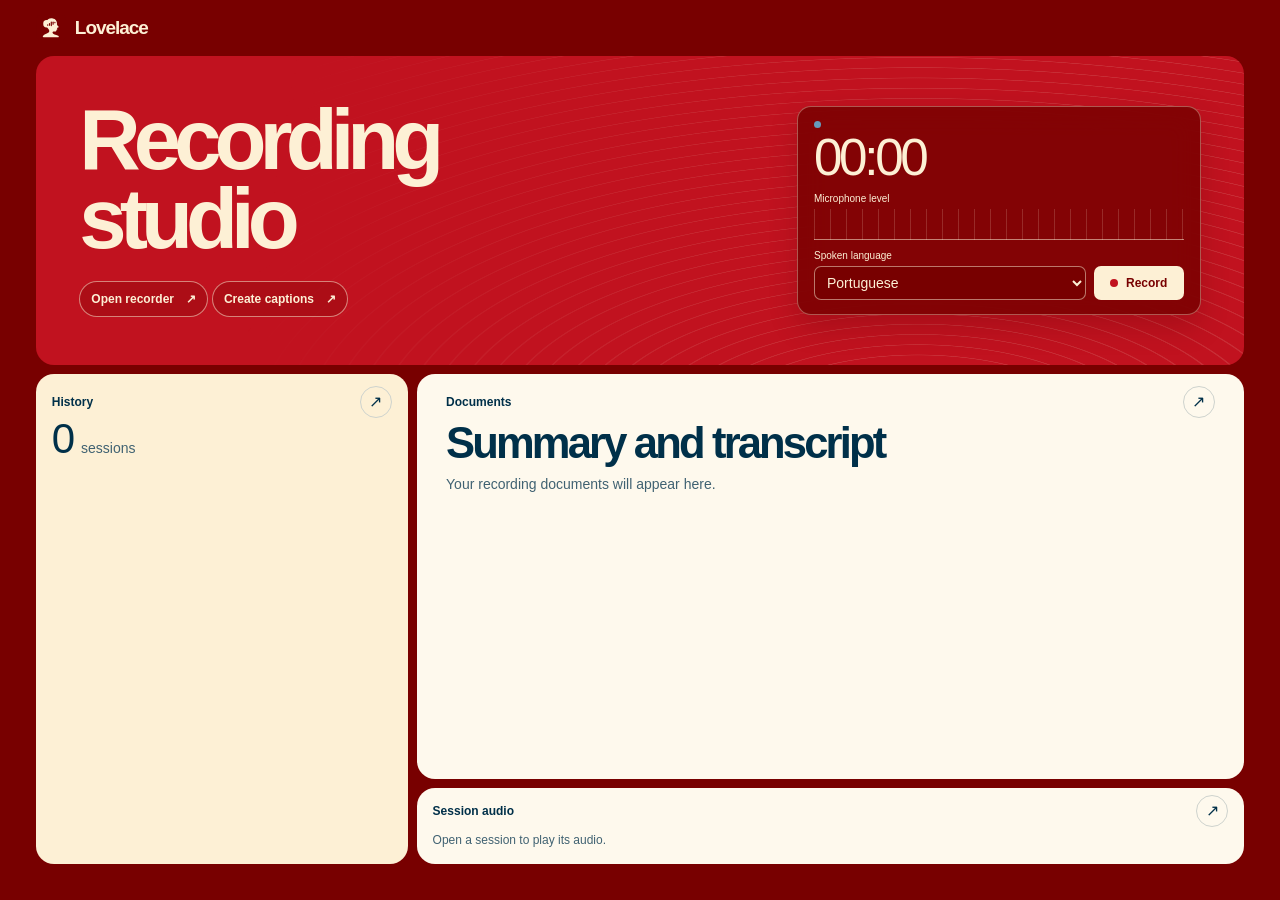
==== commit 679b2a77: "OBS plugin idea and video/audio from source is also a new feature" ====
--- a/ui/index.html
+++ b/ui/index.html
@@ -44,6 +44,9 @@
                 <button type="button" class="studio-link" data-view-target="record">
                     Open recorder <span aria-hidden="true">↗</span>
                 </button>
+                <button type="button" class="studio-link" data-view-target="captions">
+                    Create captions <span aria-hidden="true">↗</span>
+                </button>
             </div>
             <div class="toolbar" aria-label="Recorder">
                 <div class="record-status">
@@ -69,6 +72,33 @@
                             id="record-label">Record</b></button>
                 </div>
             </div>
+        </section>
+
+        <section class="captions-panel panel" aria-labelledby="captions-heading">
+            <header class="panel-header">
+                <h2 id="captions-heading" tabindex="-1">Create captions</h2>
+            </header>
+            <form id="captions-form">
+                <label for="caption-media">Media file</label>
+                <input id="caption-media" type="text" placeholder="Drop a file here or paste its path" required>
+                <div class="caption-controls">
+                    <div class="language-control">
+                        <label for="caption-language">Spoken language</label>
+                        <select id="caption-language">
+                            <option value="pt">Portuguese</option>
+                            <option value="en">English</option>
+                            <option value="auto">Auto-detect</option>
+                        </select>
+                    </div>
+                    <div>
+                        <label for="caption-track">Audio track</label>
+                        <input id="caption-track" type="number" min="1" max="4294967295" value="1" required>
+                    </div>
+                    <button type="submit" id="generate-captions" class="secondary">Generate SRT</button>
+                </div>
+            </form>
+            <p id="caption-status" role="status">The SRT is saved next to the media file.</p>
+            <input id="caption-output" type="text" aria-label="Saved subtitle path" readonly hidden>
         </section>
 
         <section class="history-panel panel" aria-labelledby="history-heading">
--- a/ui/styles.css
+++ b/ui/styles.css
@@ -162,6 +162,39 @@
 }
 
 .studio-link:hover { background: var(--molten-lava); }
+.studio-link + .studio-link { margin: 5px 0; }
+
+.workspace:not([data-view="captions"]) .captions-panel,
+.workspace[data-view="captions"] :is(.studio, .history-panel, .documents-panel, .audio-panel) {
+  display: none;
+}
+
+.workspace[data-view="captions"] {
+  grid-template: "message" auto "captions" minmax(0, 1fr) / minmax(0, 1fr);
+}
+
+.captions-panel {
+  grid-area: captions;
+  padding: clamp(18px, 4vw, 44px);
+}
+
+.captions-panel form { max-width: 680px; margin-top: 22px; }
+.captions-panel label { display: block; margin-bottom: 4px; font-size: 12px; }
+.captions-panel input,
+.captions-panel .language-control select {
+  min-height: 36px;
+  max-width: 100%;
+  padding: 6px 10px;
+  border: 1px solid var(--line);
+  border-radius: 6px;
+  background: var(--papaya-whip);
+  color: var(--ink);
+  font: inherit;
+}
+#caption-media, #caption-output { width: min(680px, 100%); }
+#caption-track { width: 82px; }
+.caption-controls { display: flex; flex-wrap: wrap; align-items: end; gap: 14px; margin-top: 14px; }
+#caption-status { margin: 18px 0 6px; overflow-wrap: anywhere; }
 
 .toolbar {
   display: grid;
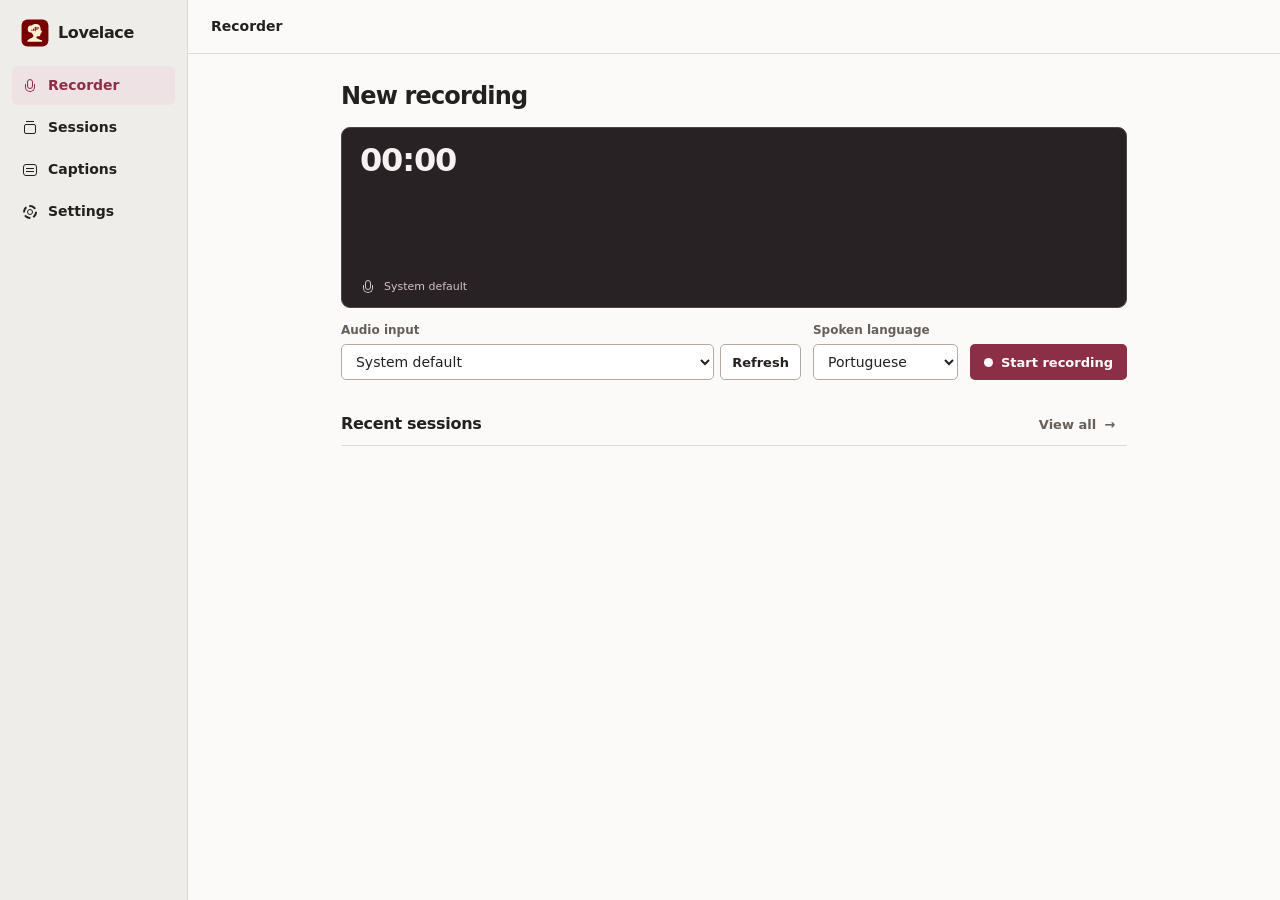
==== commit aafc7d4b: "UI/UX revamp, input device selection, window transparency feature" ====
--- a/ui/index.html
+++ b/ui/index.html
@@ -1,6 +1,5 @@
 <!doctype html>
 <html lang="en">
-
 <head>
     <meta charset="utf-8">
     <meta name="viewport" content="width=device-width, initial-scale=1">
@@ -8,16 +7,15 @@
     <link rel="stylesheet" href="./styles.css">
     <script type="module" src="./app.js"></script>
 </head>
-
 <body>
-    <header class="app-header">
-        <button type="button" class="brand" data-view-target="dashboard" aria-label="Lovelace dashboard">
-            <svg class="brand-mark" width="30" height="30" viewBox="0 0 100 100" aria-hidden="true">
+    <!-- Elements with data-text display optional text. If removed, update any ARIA references to them. -->
+    <aside class="sidebar" aria-label="Workspace">
+        <div class="brand">
+            <svg class="brand-mark" width="28" height="28" viewBox="0 0 100 100" aria-hidden="true">
                 <rect x="2" y="2" width="96" height="96" rx="21" fill="#780000" />
                 <g fill="#fdf0d5">
                     <ellipse cx="35.5" cy="35.5" rx="11.5" ry="12.5" />
-                    <path
-                        d="M23 77 C28 70 36 69 43 64 C46 61 44 57 40 52 C34 46 32 39 34 32 C36 21 46 16 56 18 C65 19 70 26 70 35 C69 38 71 41 75 45 C77 47 75 49 71 49 C70 50 70 52 71 54 C71 55 69 56 68 56 C69 59 67 62 63 62 C58 61 55 62 55 66 C56 71 66 73 74 76 C76 77 77 79 75 81 L25 81 C23 80 22 79 23 77 Z" />
+                    <path d="M23 77 C28 70 36 69 43 64 C46 61 44 57 40 52 C34 46 32 39 34 32 C36 21 46 16 56 18 C65 19 70 26 70 35 C69 38 71 41 75 45 C77 47 75 49 71 49 C70 50 70 52 71 54 C71 55 69 56 68 56 C69 59 67 62 63 62 C58 61 55 62 55 66 C56 71 66 73 74 76 C76 77 77 79 75 81 L25 81 C23 80 22 79 23 77 Z" />
                 </g>
                 <g fill="#780000">
                     <rect x="37.05" y="37.5" width="3.9" height="5" rx="1.95" />
@@ -28,151 +26,231 @@
                 </g>
             </svg>
             Lovelace
-        </button>
-        <button type="button" id="back" class="back" data-view-target="dashboard" hidden>
-            <span aria-hidden="true">←</span> Back to dashboard
-        </button>
-        <button type="button" id="active-job" class="job-status" data-view-target="record" hidden></button>
-    </header>
-
-    <main class="workspace" data-view="dashboard">
+        </div>
+        <nav class="navigation" aria-label="Main navigation">
+            <button type="button" class="nav-item" data-view-target="record" aria-current="page">
+                <span class="icon icon-mic" aria-hidden="true"></span> Recorder
+            </button>
+            <button type="button" class="nav-item" data-view-target="sessions">
+                <span class="icon icon-library" aria-hidden="true"></span> Sessions
+                <span class="nav-count" data-text="session-count" aria-hidden="true"></span>
+            </button>
+            <button type="button" class="nav-item" data-view-target="captions">
+                <span class="icon icon-captions" aria-hidden="true"></span> Captions
+            </button>
+            <button type="button" class="nav-item" data-view-target="settings">
+                <span class="icon icon-settings" aria-hidden="true"></span> Settings
+            </button>
+        </nav>
+    </aside>
+
+    <main class="workspace" data-view="record">
+        <header class="topbar">
+            <h1 data-text="view-heading" tabindex="-1">Recorder</h1>
+            <button type="button" id="active-job" class="job-status" data-view-target="record" hidden></button>
+        </header>
         <p id="message" class="message" role="status" hidden></p>
 
-        <section class="studio" aria-labelledby="studio-heading">
-            <div class="studio-intro">
-                <h1 id="studio-heading" tabindex="-1">Recording<br> studio</h1>
-                <button type="button" class="studio-link" data-view-target="record">
-                    Open recorder <span aria-hidden="true">↗</span>
-                </button>
-                <button type="button" class="studio-link" data-view-target="captions">
-                    Create captions <span aria-hidden="true">↗</span>
-                </button>
-            </div>
-            <div class="toolbar" aria-label="Recorder">
-                <div class="record-status">
-                    <span class="status-dot" aria-hidden="true"></span>
+        <section class="view page-scroll" data-panel="record" aria-label="Recorder">
+            <div class="page-content recording-page">
+                <section class="recorder" aria-labelledby="studio-heading">
+                    <h2 id="studio-heading">New recording</h2>
+                    <div class="toolbar" aria-label="Recording controls">
+                        <div class="monitor">
+                            <div class="monitor-header">
+                                <time data-text="elapsed" aria-label="Recording time">00:00</time>
+                            </div>
+                            <canvas id="signal-chart" width="900" height="112" aria-hidden="true"></canvas>
+                            <div class="monitor-footer">
+                                <span class="icon icon-mic" aria-hidden="true"></span>
+                                <span id="signal-label" data-text="signal-label">System default</span>
+                                <meter id="level" class="visually-hidden" min="0" max="1" value="0"
+                                    aria-label="Audio input level"></meter>
+                            </div>
+                        </div>
+                        <div class="record-controls">
+                            <div class="field input-field">
+                                <label for="audio-input">Audio input</label>
+                                <div class="input-controls">
+                                    <select id="audio-input">
+                                        <option value="default">System default</option>
+                                    </select>
+                                    <button type="button" id="refresh-audio-inputs" class="button secondary"
+                                        aria-label="Refresh audio inputs">Refresh</button>
+                                </div>
+                            </div>
+                            <div class="field">
+                                <label for="language">Spoken language</label>
+                                <select id="language">
+                                    <option value="pt">Portuguese</option>
+                                    <option value="en">English</option>
+                                    <option value="auto">Auto-detect</option>
+                                </select>
+                            </div>
+                            <button type="button" id="record" class="button primary">
+                                <span class="record-mark" aria-hidden="true"></span>
+                                <span data-text="record-label">Start recording</span>
+                            </button>
+                        </div>
+                    </div>
+                </section>
+
+                <section class="recent-panel" aria-labelledby="recent-heading">
+                    <div class="section-heading">
+                        <h2 id="recent-heading">Recent sessions</h2>
+                        <button type="button" class="button quiet" data-view-target="sessions">
+                            View all <span aria-hidden="true">→</span>
+                        </button>
+                    </div>
+                    <div id="recent"></div>
+                </section>
+            </div>
+        </section>
+
+        <section class="view library" data-panel="sessions" aria-label="Sessions" hidden>
+            <section class="session-list" aria-labelledby="history-heading">
+                <h2 id="history-heading">Session history</h2>
+                <div id="history"></div>
+            </section>
+            <div class="session-detail">
+                <section id="review" class="review" aria-label="Session review" aria-labelledby="session-title" hidden>
+                    <header class="review-header">
+                        <div class="review-heading">
+                            <div>
+                                <h2 id="session-title" data-text="session-title" tabindex="-1"></h2>
+                                <p id="session-state" data-text="session-state"></p>
+                            </div>
+                            <button type="button" id="retry" class="button secondary" hidden>Process session</button>
+                        </div>
+                        <div class="document-toolbar">
+                            <div class="document-picker" role="group" aria-label="Document">
+                                <button type="button" data-document="summary" aria-pressed="true">Summary</button>
+                                <button type="button" data-document="transcript" aria-pressed="false">Transcript</button>
+                            </div>
+                            <button type="button" id="copy" class="button quiet">Copy Markdown</button>
+                        </div>
+                    </header>
+                    <div id="reading-pane" class="reading-pane">
+                        <article id="document" class="document"></article>
+                    </div>
+                    <div id="player" class="player" role="group" aria-label="Session audio" hidden>
+                        <audio id="audio" preload="metadata"></audio>
+                        <button id="play" type="button" aria-label="Play" disabled>
+                            <span aria-hidden="true"></span>
+                        </button>
+                        <time data-text="current-time">00:00</time>
+                        <input id="seek" type="range" min="0" max="1" step="any" value="0"
+                            aria-label="Playback position" disabled>
+                        <time data-text="duration">00:00</time>
+                    </div>
+                </section>
+                <div id="empty" class="empty">
+                    <span class="icon icon-library" aria-hidden="true"></span>
+                    <h2 data-text="empty-title">No sessions yet</h2>
+                    <p data-text="empty-description">Your recordings, transcripts and summaries will appear here.</p>
+                    <button type="button" class="button secondary" data-view-target="record">Open recorder</button>
                 </div>
-                <time id="elapsed" aria-label="Recording time">00:00</time>
-                <div class="signal">
-                    <span id="signal-label">Microphone level</span>
-                    <meter id="level" class="visually-hidden" min="0" max="1" value="0"
-                        aria-labelledby="signal-label"></meter>
-                    <canvas id="signal-chart" width="720" height="96" aria-hidden="true"></canvas>
-                </div>
-                <div class="record-controls">
-                    <div class="language-control">
-                        <label for="language">Spoken language</label>
-                        <select id="language">
-                            <option value="pt">Portuguese</option>
-                            <option value="en">English</option>
-                            <option value="auto">Auto-detect</option>
-                        </select>
-                    </div>
-                    <button type="button" id="record" class="primary"><span aria-hidden="true"></span><b
-                            id="record-label">Record</b></button>
-                </div>
-            </div>
-        </section>
-
-        <section class="captions-panel panel" aria-labelledby="captions-heading">
-            <header class="panel-header">
-                <h2 id="captions-heading" tabindex="-1">Create captions</h2>
-            </header>
-            <form id="captions-form">
-                <label for="caption-media">Media file</label>
-                <input id="caption-media" type="text" placeholder="Drop a file here or paste its path" required>
-                <div class="caption-controls">
-                    <div class="language-control">
-                        <label for="caption-language">Spoken language</label>
-                        <select id="caption-language">
-                            <option value="pt">Portuguese</option>
-                            <option value="en">English</option>
-                            <option value="auto">Auto-detect</option>
-                        </select>
-                    </div>
-                    <div>
-                        <label for="caption-track">Audio track</label>
-                        <input id="caption-track" type="number" min="1" max="4294967295" value="1" required>
-                    </div>
-                    <button type="submit" id="generate-captions" class="secondary">Generate SRT</button>
-                </div>
-            </form>
-            <p id="caption-status" role="status">The SRT is saved next to the media file.</p>
-            <input id="caption-output" type="text" aria-label="Saved subtitle path" readonly hidden>
-        </section>
-
-        <section class="history-panel panel" aria-labelledby="history-heading">
-            <header class="panel-header">
-                <h2 id="history-heading" tabindex="-1">History</h2>
-                <button type="button" class="panel-link" data-view-target="history" aria-label="Open history">
-                    <span aria-hidden="true">↗</span>
-                </button>
-            </header>
-            <div class="history-total">
-                <span id="session-count">0</span>
-                <span id="session-count-label">sessions</span>
-            </div>
-            <nav id="history" aria-labelledby="history-heading"></nav>
-        </section>
-
-        <section class="documents-panel panel" aria-label="Session documents">
-            <button type="button" class="document-preview" data-view-target="documents">
-                <span class="panel-kicker">Documents</span>
-                <span class="panel-link" aria-hidden="true">↗</span>
-                <span id="preview-title" class="preview-title">Summary and transcript</span>
-                <span id="preview-detail" class="preview-detail">Your recording documents will appear here.</span>
-            </button>
-
-            <div id="review" class="review" hidden>
-                <div class="review-header">
-                    <div class="review-heading">
-                        <div>
-                            <span id="session-state" class="panel-kicker"></span>
-                            <h2 id="session-title" tabindex="-1"></h2>
-                        </div>
-                        <button type="button" id="retry" class="secondary" hidden>Process session</button>
-                    </div>
-                    <div class="document-toolbar">
-                        <div class="document-picker" role="group" aria-label="Document">
-                            <button type="button" data-document="summary" aria-pressed="true">Summary</button>
-                            <button type="button" data-document="transcript" aria-pressed="false">Transcript</button>
-                        </div>
-                        <button type="button" id="copy" class="secondary">Copy Markdown</button>
-                    </div>
-                </div>
-                <div id="reading-pane" class="reading-pane">
-                    <article id="document" class="document"></article>
-                </div>
-            </div>
-
-            <div id="empty" class="empty">
-                <h2 id="empty-title" tabindex="-1">Your first recording</h2>
-                <p id="empty-description">The transcript and summary will appear here after processing.</p>
-                <button type="button" class="secondary" data-view-target="record">Open recorder</button>
-            </div>
-        </section>
-
-        <section class="audio-panel panel" aria-labelledby="audio-heading">
-            <header class="panel-header">
-                <h2 id="audio-heading" tabindex="-1">Session audio</h2>
-                <button type="button" class="panel-link" data-view-target="audio" aria-label="Open session audio">
-                    <span aria-hidden="true">↗</span>
-                </button>
-            </header>
-            <p id="audio-session" class="audio-session" hidden></p>
-            <div id="player" class="player" hidden>
-                <audio id="audio" preload="metadata"></audio>
-                <button id="play" type="button" aria-label="Play" disabled>
-                    <span aria-hidden="true"></span>
-                </button>
-                <time id="current-time">00:00</time>
-                <input id="seek" type="range" min="0" max="1" step="any" value="0" aria-label="Playback position"
-                    disabled>
-                <time id="duration">00:00</time>
-            </div>
-            <p class="no-audio">Open a session to play its audio.</p>
+            </div>
+        </section>
+
+        <section class="view page-scroll" data-panel="captions" aria-labelledby="captions-heading" hidden>
+            <div class="page-content captions-page">
+                <h2 id="captions-heading">Create captions</h2>
+                <form id="captions-form">
+                    <div class="field media-field">
+                        <label for="caption-media">Audio or video file</label>
+                        <p id="media-hint">Choose a file, drop it into this window, or paste its path.</p>
+                        <div class="media-picker">
+                            <input id="caption-media" type="text" placeholder="Path to media file" aria-describedby="media-hint" required>
+                            <button type="button" class="button secondary" id="pick-caption-media">Browse…</button>
+                        </div>
+                    </div>
+                    <div class="caption-controls">
+                        <div class="field">
+                            <label for="caption-language">Spoken language</label>
+                            <select id="caption-language">
+                                <option value="pt">Portuguese</option>
+                                <option value="en">English</option>
+                                <option value="auto">Auto-detect</option>
+                            </select>
+                        </div>
+                        <div class="field track-field">
+                            <label for="caption-track">Audio track</label>
+                            <input id="caption-track" type="number" min="1" max="4294967295" value="1" required>
+                        </div>
+                    </div>
+                    <div class="caption-action">
+                        <button type="submit" id="generate-captions" class="button primary">Generate SRT</button>
+                        <p id="caption-status" role="status">The SRT is saved next to the media file.</p>
+                    </div>
+                    <input id="caption-output" type="text" aria-label="Saved subtitle path" readonly hidden>
+                </form>
+            </div>
+        </section>
+
+        <section class="view page-scroll" data-panel="settings" aria-label="Settings" hidden>
+            <div class="page-content settings-page">
+                <form id="settings-form">
+                    <fieldset aria-labelledby="appearance-heading">
+                        <h2 id="appearance-heading">Appearance</h2>
+                        <div class="setting-row">
+                            <label for="setting-appearance">Theme</label>
+                            <select id="setting-appearance">
+                                <option value="system">System</option>
+                                <option value="light">Light</option>
+                                <option value="dark">Dark</option>
+                            </select>
+                        </div>
+                        <div class="setting-row">
+                            <div>
+                                <label for="setting-backdrop">Window effect</label>
+                                <p id="backdrop-hint" data-text="backdrop-hint">Applies to the sidebar and toolbar.</p>
+                            </div>
+                            <select id="setting-backdrop" aria-describedby="backdrop-hint">
+                                <option value="solid">None</option>
+                                <option value="mica">Mica</option>
+                                <option value="acrylic">Acrylic</option>
+                            </select>
+                        </div>
+                    </fieldset>
+                    <fieldset aria-labelledby="defaults-heading">
+                        <h2 id="defaults-heading">Recording and captions</h2>
+                        <div class="setting-row">
+                            <label for="setting-language">Default spoken language</label>
+                            <select id="setting-language">
+                                <option value="pt">Portuguese</option>
+                                <option value="en">English</option>
+                                <option value="auto">Auto-detect</option>
+                            </select>
+                        </div>
+                    </fieldset>
+                    <div class="settings-actions">
+                        <button type="submit" class="button primary" id="save-settings" disabled>Save settings</button>
+                        <p id="settings-status" role="status"></p>
+                    </div>
+                </form>
+            </div>
         </section>
     </main>
+
+    <div id="session-menu" class="session-menu" role="menu" aria-label="Session actions" hidden>
+        <button type="button" role="menuitem" data-action="favorite" tabindex="-1">Add to favorites</button>
+        <button type="button" role="menuitem" data-action="summary" tabindex="-1">Open summary source</button>
+        <button type="button" role="menuitem" data-action="transcript" tabindex="-1">Open transcript source</button>
+        <button type="button" role="menuitem" data-action="folder" tabindex="-1">Open session folder</button>
+        <hr role="separator">
+        <button type="button" role="menuitem" data-action="delete" tabindex="-1">Delete session…</button>
+    </div>
+
+    <dialog id="delete-session" class="delete-dialog" aria-labelledby="delete-title" aria-describedby="delete-description">
+        <form method="dialog">
+            <h2 id="delete-title">Delete session?</h2>
+            <p id="delete-description"></p>
+            <div class="dialog-actions">
+                <button class="button secondary" value="cancel" autofocus>Cancel</button>
+                <button class="button primary" value="delete">Delete permanently</button>
+            </div>
+        </form>
+    </dialog>
 </body>
-
 </html>
--- a/ui/styles.css
+++ b/ui/styles.css
@@ -1,77 +1,163 @@
 :root {
-  color-scheme: light;
-  font: 14px/1.5 "Inter", "Segoe UI", sans-serif;
-  --molten-lava: #780000;
-  --brick-red: #c1121f;
-  --papaya-whip: #fdf0d5;
-  --deep-space-blue: #003049;
-  --steel-blue: #669bbc;
-  --ink: var(--deep-space-blue);
-  --paper: color-mix(in srgb, var(--papaya-whip) 42%, white);
-  --muted: color-mix(in srgb, var(--ink) 75%, var(--paper));
-  --line: color-mix(in srgb, var(--ink) 19%, var(--paper));
-  --gap: 9px;
-  --gutter: clamp(14px, 2.8vw, 42px);
-  --radius: 18px;
-}
+  color-scheme: light dark;
+  font: 14px/1.5 "Segoe UI", system-ui, sans-serif;
+  --surface: light-dark(#fbfaf8, #211e20);
+  --sidebar: light-dark(#efede9, #191719);
+  --raised: light-dark(#fff, #2a2528);
+  --hover: light-dark(#eeebe7, #302a2d);
+  --selected: light-dark(#eee2e4, #402c34);
+  --ink: light-dark(#23201f, #f4eeef);
+  --muted: light-dark(#665e59, #c1b4b8);
+  --line: light-dark(#ded9d3, #41383d);
+  --control-line: light-dark(#b3a9a3, #77696e);
+  --accent: light-dark(#8c2f46, #efa5b6);
+  --accent-hover: light-dark(#76233a, #ffc0cf);
+  --on-accent: light-dark(#fff, #351722);
+  --focus: light-dark(#923d54, #efa5b6);
+  --monitor: light-dark(#282225, #181518);
+  --monitor-ink: #f8f1f2;
+  --monitor-muted: #d3c2c7;
+  --monitor-line: light-dark(#51434a, #453a40);
+  --wave: #d99aa9;
+  --gutter: clamp(24px, 4.45vw, 58px);
+}
+
+:root[data-appearance="light"] { color-scheme: light; }
+:root[data-appearance="dark"] { color-scheme: dark; }
 
 * { box-sizing: border-box; }
 [hidden] { display: none !important; }
-
 body {
-  display: flex;
-  flex-direction: column;
-  min-height: 100dvh;
+  display: grid;
+  grid-template-columns: 188px minmax(0, 1fr);
+  height: 100vh;
   margin: 0;
-  background: var(--molten-lava);
-  color: var(--papaya-whip);
-}
-
-button, select, input { font: inherit; }
+  overflow: hidden;
+  background: var(--surface);
+  color: var(--ink);
+}
+h1, h2, p { margin: 0; }
+button, input, select { font: inherit; }
 button { color: inherit; cursor: pointer; }
 button:disabled { cursor: default; opacity: .55; }
-:focus-visible { outline: 2px solid currentColor; outline-offset: 3px; }
-h1:focus, h2:focus { outline: none; }
-::selection { background: var(--steel-blue); color: var(--ink); }
+button, input, select, a { -webkit-tap-highlight-color: transparent; }
+:focus-visible { outline: 2px solid var(--focus); outline-offset: 2px; }
+h1:focus, h2:focus, h3[tabindex="-1"]:focus { outline: none; }
+::selection { background: var(--selected); color: var(--ink); }
 
 .visually-hidden, .clipboard-source {
   position: fixed;
   width: 1px;
   height: 1px;
-  padding: 0;
   overflow: hidden;
   clip-path: inset(50%);
 }
 
-.app-header {
-  display: flex;
-  flex-wrap: wrap;
-  align-items: center;
-  gap: 12px 22px;
-  min-height: 56px;
-  padding: 9px var(--gutter);
-}
-
-.brand, .back, .job-status {
+.sidebar {
+  display: flex;
+  flex-direction: column;
+  min-height: 0;
+  padding: 0 12px 16px;
+  border-right: 1px solid var(--line);
+  background: var(--sidebar);
+}
+.brand {
+  display: flex;
+  align-items: center;
+  gap: 9px;
+  height: 66px;
+  padding: 0 9px;
+  font-size: 16px;
+  font-weight: 700;
+  letter-spacing: -.025em;
+}
+.brand-mark { flex: none; }
+.navigation { display: grid; gap: 3px; }
+.nav-item {
+  display: flex;
+  align-items: center;
+  gap: 10px;
+  min-height: 39px;
+  padding: 0 10px;
+  border: 0;
+  border-radius: 6px;
+  background: transparent;
+  text-align: left;
+  font-weight: 600;
+}
+.nav-item:hover { background: var(--hover); }
+.nav-item[aria-current="page"] { background: var(--selected); color: var(--accent); }
+.nav-count { margin-left: auto; color: var(--muted); font-size: 11px; font-variant-numeric: tabular-nums; }
+.local-status {
+  display: flex;
+  align-items: center;
+  gap: 8px;
+  margin-top: auto;
+  padding: 10px 9px 0;
+  color: var(--muted);
+  font-size: 12px;
+}
+
+.icon { position: relative; display: inline-block; width: 16px; height: 16px; flex: none; }
+.icon::before, .icon::after { position: absolute; content: ""; }
+.icon-mic::before {
+  inset: 1px 5px 5px;
+  border: 1.4px solid currentColor;
+  border-radius: 4px;
+}
+.icon-mic::after {
+  inset: 6px 3px 2px;
+  border: 1.4px solid currentColor;
+  border-top: 0;
+  border-radius: 0 0 6px 6px;
+}
+.icon-library::before {
+  inset: 4px 2px 2px;
+  border: 1.4px solid currentColor;
+  border-radius: 2px;
+}
+.icon-library::after { inset: 1px 4px auto; border-top: 1.4px solid currentColor; }
+.icon-captions::before {
+  inset: 2px 1px;
+  border: 1.4px solid currentColor;
+  border-radius: 3px;
+}
+.icon-captions::after {
+  inset: 6px 4px;
+  border-block: 1px solid currentColor;
+}
+.icon-settings::before {
+  inset: 1px;
+  border: 2px dashed currentColor;
+  border-radius: 50%;
+}
+.icon-settings::after { inset: 5px; border: 1.4px solid currentColor; border-radius: 50%; }
+
+.workspace { display: flex; flex-direction: column; min-width: 0; min-height: 0; }
+.topbar {
+  display: flex;
+  align-items: center;
+  justify-content: space-between;
+  gap: 12px;
+  flex: 0 0 54px;
+  padding-inline: 23px;
+  border-bottom: 1px solid var(--line);
+}
+.topbar h1 { font-size: 14px; font-weight: 650; }
+.job-status {
   display: inline-flex;
   align-items: center;
-  gap: 9px;
-  padding: 0;
-  border: 0;
-  background: transparent;
-}
-
-.brand {
-  font-size: 19px;
-  font-weight: 750;
-  letter-spacing: -.055em;
-}
-
-.brand-mark { flex: none; }
-
-.back, .job-status { font-size: 12px; font-weight: 650; }
-.back:hover, .job-status:hover { text-decoration: underline; text-underline-offset: 3px; }
-.job-status::before, .local-status::before {
+  gap: 7px;
+  min-height: 29px;
+  padding: 0 9px;
+  border: 0;
+  border-radius: 5px;
+  background: var(--selected);
+  color: var(--accent);
+  font-size: 12px;
+  font-weight: 650;
+}
+.job-status::before {
   width: 6px;
   height: 6px;
   flex: 0 0 6px;
@@ -79,449 +165,326 @@
   background: currentColor;
   content: "";
 }
-
-.local-status {
-  display: inline-flex;
-  align-items: center;
-  gap: 7px;
-  margin-left: auto;
-  font-size: 11px;
-}
-
-.local-status::before { background: var(--steel-blue); }
-
-.workspace {
-  flex: 1;
-  display: grid;
-  grid-template: "message message" auto
-                 "studio studio" auto
-                 "history documents" minmax(164px, 1fr)
-                 "history audio" auto / minmax(208px, 31fr) minmax(0, 69fr);
-  gap: 0 var(--gap);
-  margin: 0 var(--gutter) var(--gutter);
-  min-width: 0;
-}
-
+.job-status:hover { text-decoration: underline; }
 .message {
-  grid-area: message;
-  margin: 0 0 var(--gap);
-  padding: 8px 14px;
-  max-height: 86px;
+  margin: 12px 23px 0;
+  padding: 8px 11px;
+  max-height: 88px;
   overflow: auto;
   overflow-wrap: anywhere;
   white-space: pre-wrap;
-  border-radius: 8px;
-  background: var(--papaya-whip);
-  color: var(--molten-lava);
-}
-
-.studio {
-  grid-area: studio;
-  position: relative;
-  isolation: isolate;
+  border-left: 2px solid var(--accent);
+  background: var(--selected);
+}
+.view { flex: 1; min-height: 0; min-width: 0; }
+:root[data-backdrop] body { background: transparent; }
+:root[data-backdrop] .sidebar { background: color-mix(in srgb, var(--sidebar) 68%, transparent); }
+:root[data-backdrop] .topbar { background: color-mix(in srgb, var(--surface) 75%, transparent); }
+:root[data-backdrop] .view { background: var(--surface); }
+.view:not([hidden]) { animation: reveal 160ms ease-out; }
+@keyframes reveal {
+  from { opacity: .68; transform: translateY(3px); }
+  to { opacity: 1; transform: translateY(0); }
+}
+.page-scroll { overflow: auto; }
+.page-content { max-width: 900px; margin-inline: auto; padding: 28px var(--gutter) 34px; }
+.page-content h2 { font-size: 24px; line-height: 1.24; font-weight: 680; letter-spacing: -.035em; }
+.recorder h2 { margin-bottom: 15px; }
+
+.monitor {
+  padding: 16px 18px 12px;
   overflow: hidden;
+  border: 1px solid var(--monitor-line);
+  border-radius: 9px;
+  background: var(--monitor);
+  color: var(--monitor-ink);
+}
+.monitor-header, .monitor-footer { display: flex; align-items: center; gap: 8px; }
+.monitor-header { justify-content: space-between; }
+.monitor time {
+  font-size: 32px;
+  line-height: 1;
+  font-weight: 550;
+  letter-spacing: -.035em;
+  font-variant-numeric: tabular-nums;
+}
+#signal-chart { display: block; width: 100%; height: 88px; margin: 8px 0 7px; color: var(--monitor-line); }
+.monitor-footer { color: var(--monitor-muted); font-size: 11px; }
+#signal-label { overflow: hidden; text-overflow: ellipsis; white-space: nowrap; }
+
+.record-controls, .caption-controls, .caption-action {
+  display: flex;
+  align-items: end;
+  gap: 12px;
+}
+.record-controls { flex-wrap: wrap; padding-top: 13px; }
+.record-controls .input-field { flex: 1 1 200px; }
+.input-controls { display: grid; grid-template-columns: minmax(0, 1fr) auto; gap: 6px; }
+.input-controls select { min-width: 0; text-overflow: ellipsis; }
+#record { margin-inline-start: auto; }
+.field { display: grid; gap: 5px; min-width: 0; }
+.field label { font-size: 12px; color: var(--muted); font-weight: 650; }
+select, input[type="text"], input[type="number"] {
+  min-height: 36px;
+  padding: 5px 10px;
+  min-width: 0;
+  border: 1px solid var(--control-line);
+  border-radius: 5px;
+  background: var(--raised);
+  color: var(--ink);
+}
+select { min-width: 145px; }
+.button {
+  display: inline-flex;
+  align-items: center;
+  justify-content: center;
+  gap: 8px;
+  min-height: 34px;
+  padding: 0 11px;
+  border: 1px solid transparent;
+  border-radius: 5px;
+  background: transparent;
+  font-size: 13px;
+  font-weight: 650;
+  white-space: nowrap;
+}
+.button.primary { min-height: 36px; padding-inline: 13px; background: var(--accent); color: var(--on-accent); }
+.button.primary:hover:not(:disabled) { background: var(--accent-hover); }
+.button.secondary { background: var(--raised); border-color: var(--control-line); }
+.button.quiet { color: var(--muted); }
+.button:is(.secondary, .quiet):hover:not(:disabled) { background: var(--hover); color: var(--ink); }
+.record-mark { width: 9px; height: 9px; border-radius: 50%; background: currentColor; }
+#record[data-recording="true"] .record-mark { border-radius: 1px; }
+
+.recent-panel { margin-top: 27px; }
+.section-heading {
+  display: flex;
+  align-items: center;
+  justify-content: space-between;
+  gap: 12px;
+  margin-bottom: 4px;
+}
+.recent-panel h2 { font-size: 16px; letter-spacing: -.018em; }
+#recent { border-top: 1px solid var(--line); }
+.list-empty { padding: 13px 0; color: var(--muted); font-size: 13px; }
+.session-row { display: flex; align-items: center; min-width: 0; }
+.session {
+  display: flex;
+  flex: 1;
+  min-width: 0;
+  gap: 10px;
+  align-items: center;
+  padding: 10px;
+  border: 0;
+  background: transparent;
+  text-align: left;
+}
+.session:hover { background: var(--hover); }
+.session:focus-visible { outline-offset: -2px; }
+.session-info { display: grid; min-width: 0; }
+.session strong { font-size: 13px; font-weight: 650; }
+.session small { color: var(--muted); font-size: 12px; }
+.session-status { margin-left: auto; color: var(--muted); font-size: 12px; text-align: right; }
+.session-favorite { color: var(--accent); font-size: 12px; }
+.session-actions {
   display: grid;
-  grid-template-columns: minmax(0, 1fr) clamp(250px, 36%, 405px);
-  align-items: center;
-  gap: 20px;
-  margin-bottom: var(--gap);
-  padding: clamp(20px, 3.4vw, 48px);
-  border-radius: var(--radius);
-  background: var(--brick-red);
-}
-
-.studio::before {
-  position: absolute;
-  z-index: -1;
-  inset: 0;
-  background: repeating-radial-gradient(ellipse at 73% 122%, transparent 0 13px, #fdf0d520 14px 15px, transparent 16px 24px);
-  mask-image: linear-gradient(100deg, transparent 20%, black 68%);
-  content: "";
-  pointer-events: none;
-}
-
-.studio h1 {
-  margin: 0 0 18px;
-  font-size: clamp(40px, 6.65vw, 108px);
-  font-weight: 800;
-  line-height: .93;
-  letter-spacing: -.082em;
-}
-
-.studio-link {
-  display: inline-flex;
-  align-items: center;
-  gap: 12px;
-  min-height: 36px;
-  padding: 0 11px;
-  border: 1px solid #fdf0d585;
-  border-radius: 50px;
-  background: #78000045;
-  font-size: 12px;
-  font-weight: 650;
-}
-
-.studio-link:hover { background: var(--molten-lava); }
-.studio-link + .studio-link { margin: 5px 0; }
-
-.workspace:not([data-view="captions"]) .captions-panel,
-.workspace[data-view="captions"] :is(.studio, .history-panel, .documents-panel, .audio-panel) {
-  display: none;
-}
-
-.workspace[data-view="captions"] {
-  grid-template: "message" auto "captions" minmax(0, 1fr) / minmax(0, 1fr);
-}
-
-.captions-panel {
-  grid-area: captions;
-  padding: clamp(18px, 4vw, 44px);
-}
-
-.captions-panel form { max-width: 680px; margin-top: 22px; }
-.captions-panel label { display: block; margin-bottom: 4px; font-size: 12px; }
-.captions-panel input,
-.captions-panel .language-control select {
-  min-height: 36px;
-  max-width: 100%;
-  padding: 6px 10px;
+  place-items: center;
+  flex: 0 0 29px;
+  height: 29px;
+  margin-right: 5px;
+  padding: 0;
+  border: 0;
+  border-radius: 5px;
+  background: transparent;
+  color: var(--muted);
+  font-size: 18px;
+  line-height: 1;
+}
+.session-actions:hover, .session-actions[aria-expanded="true"] { background: var(--hover); color: var(--ink); }
+#recent .session-row { border-bottom: 1px solid var(--line); }
+#recent .session-info { display: flex; gap: 9px; align-items: baseline; flex-wrap: wrap; }
+#recent .session > .icon { color: var(--muted); }
+
+.library { display: grid; grid-template-columns: minmax(155px, 27%) minmax(0, 1fr); }
+.session-list {
+  display: flex;
+  flex-direction: column;
+  min-height: 0;
+  padding: 11px 0 0;
+  border-right: 1px solid var(--line);
+}
+.session-list h2 { padding: 6px 13px 11px; color: var(--muted); font-size: 12px; font-weight: 650; }
+#history { flex: 1; min-height: 0; padding: 0 6px 6px; overflow: auto; }
+#history .list-empty { padding: 5px 7px; }
+#history .session, #history .session-row { border-radius: 5px; }
+#history .session-row:has([aria-current="true"]) { background: var(--selected); }
+.session-menu {
+  position: fixed;
+  z-index: 2;
+  width: 208px;
+  max-width: calc(100vw - 12px);
+  max-height: calc(100vh - 12px);
+  overflow: auto;
+  padding: 4px;
   border: 1px solid var(--line);
-  border-radius: 6px;
-  background: var(--papaya-whip);
-  color: var(--ink);
-  font: inherit;
-}
-#caption-media, #caption-output { width: min(680px, 100%); }
-#caption-track { width: 82px; }
-.caption-controls { display: flex; flex-wrap: wrap; align-items: end; gap: 14px; margin-top: 14px; }
-#caption-status { margin: 18px 0 6px; overflow-wrap: anywhere; }
-
-.toolbar {
-  display: grid;
-  gap: 5px;
-  padding: 14px 16px;
-  border: 1px solid #fdf0d55c;
-  border-radius: 14px;
-  background: #780000d9;
-  box-shadow: 0 12px 28px #47000035;
-  backdrop-filter: blur(14px);
-}
-
-.record-status { display: flex; align-items: center; gap: 7px; font-size: 12px; }
-.status-dot { width: 7px; height: 7px; flex: 0 0 7px; border-radius: 50%; background: var(--steel-blue); }
-.toolbar[data-phase="recording"] .status-dot { background: var(--papaya-whip); animation: pulse 1.6s ease-out infinite; }
-@keyframes pulse {
-  from { box-shadow: 0 0 0 0 var(--papaya-whip); }
-  to { box-shadow: 0 0 0 6px transparent; }
-}
-
-.toolbar time {
-  font-size: clamp(31px, 4vw, 54px);
-  line-height: .98;
-  font-variant-numeric: tabular-nums;
-  letter-spacing: -.065em;
-}
-
-.signal { display: grid; gap: 3px; margin: 3px 0; }
-.signal span, .language-control label { font-size: 10px; }
-.signal canvas {
+  border-radius: 7px;
+  background: var(--raised);
+  box-shadow: 0 7px 24px #0003;
+}
+.session-menu button {
   display: block;
   width: 100%;
-  height: 31px;
-  background:
-    repeating-linear-gradient(90deg, #fdf0d52b 0 1px, transparent 1px 16px),
-    linear-gradient(0deg, #fdf0d588 1px, transparent 1px);
-}
-
-.record-controls { display: grid; grid-template-columns: minmax(0, 1fr) auto; align-items: end; gap: 8px; }
-.language-control label { display: block; margin-bottom: 3px; }
-.language-control select {
-  width: 100%;
-  min-height: 34px;
-  padding: 0 8px;
-  border: 1px solid #fdf0d580;
-  border-radius: 7px;
-  background: var(--molten-lava);
-  color: var(--papaya-whip);
-  color-scheme: dark;
-}
-
-.primary, .secondary {
-  min-height: 34px;
-  border: 1px solid transparent;
-  border-radius: 7px;
-  padding: 0 12px;
-  font-size: 12px;
-  font-weight: 700;
-}
-
-.primary {
-  display: inline-flex;
-  align-items: center;
-  justify-content: center;
-  gap: 8px;
-  min-width: 90px;
-  background: var(--papaya-whip);
-  color: var(--molten-lava);
-}
-.primary:focus-visible { outline-color: var(--papaya-whip); }
-.primary b { font-weight: inherit; }
-.primary:hover:not(:disabled) { background: white; }
-.primary span { width: 8px; height: 8px; border-radius: 50%; background: var(--brick-red); }
-.primary[data-recording="true"] span { border-radius: 1px; }
-.secondary { background: transparent; border-color: var(--line); }
-.secondary:hover:not(:disabled) { background: var(--papaya-whip); border-color: var(--muted); }
-
-.panel {
-  min-width: 0;
-  min-height: 0;
-  border-radius: var(--radius);
-  background: var(--paper);
+  min-height: 32px;
+  padding: 4px 9px;
+  border: 0;
+  border-radius: 4px;
+  background: transparent;
+  text-align: left;
+}
+.session-menu button:is(:hover, :focus-visible):not(:disabled) { background: var(--hover); }
+.session-menu button:focus-visible { outline-offset: -2px; }
+.session-menu [data-action="delete"] { color: var(--accent); }
+.session-menu hr { margin: 4px 0; border: 0; border-top: 1px solid var(--line); }
+.delete-dialog {
+  width: min(390px, calc(100% - 32px));
+  padding: 20px;
+  border: 1px solid var(--line);
+  border-radius: 9px;
+  background: var(--raised);
   color: var(--ink);
-  animation: appear 180ms ease-out;
-}
-
-@keyframes appear {
-  from { opacity: .75; transform: translateY(3px); }
-  to { opacity: 1; transform: translateY(0); }
-}
-
-.history-panel {
-  grid-area: history;
-  display: flex;
-  flex-direction: column;
-  padding: 12px 16px;
-  background: var(--papaya-whip);
-}
-
-.panel-header { display: flex; align-items: center; justify-content: space-between; gap: 8px; }
-.panel-header h2, .panel-kicker {
-  margin: 0;
-  font-size: 12px;
-  font-weight: 700;
-}
-
-.panel-link {
+}
+.delete-dialog::backdrop { background: #0007; }
+.delete-dialog h2 { font-size: 19px; }
+.delete-dialog p { margin-top: 9px; color: var(--muted); }
+.dialog-actions { display: flex; flex-wrap: wrap; justify-content: end; gap: 8px; margin-top: 20px; }
+.session-detail, .review { display: flex; flex-direction: column; min-height: 0; min-width: 0; }
+.review { flex: 1; }
+.review-header { padding: 20px 22px 0; border-bottom: 1px solid var(--line); }
+.review-heading, .document-toolbar {
+  display: flex;
+  align-items: center;
+  justify-content: space-between;
+  flex-wrap: wrap;
+  gap: 6px 10px;
+}
+.review-heading h2 { font-size: clamp(17px, 2.15vw, 23px); line-height: 1.25; letter-spacing: -.024em; }
+#session-state { margin-top: 4px; color: var(--muted); font-size: 12px; }
+.document-toolbar { margin-top: 10px; }
+.document-picker { display: flex; gap: 12px; }
+.document-picker button {
+  min-height: 37px;
+  padding: 0 2px;
+  border: 0;
+  border-bottom: 2px solid transparent;
+  background: transparent;
+  color: var(--muted);
+  font-size: 13px;
+  font-weight: 650;
+}
+.document-picker button:hover:not(:disabled) { color: var(--ink); }
+.document-picker button[aria-pressed="true"] { color: var(--accent); border-bottom-color: currentColor; }
+.document-picker button:focus-visible { outline-offset: -2px; }
+.reading-pane { flex: 1; min-height: 0; padding: 20px 22px 24px; overflow: auto; }
+.document { max-width: 70ch; overflow-wrap: anywhere; line-height: 1.65; }
+.document :first-child { margin-top: 0; }
+.document h1 { margin: 0 0 13px; font-size: 21px; line-height: 1.28; }
+.document h2, .document h3 { margin: 17px 0 6px; line-height: 1.35; }
+.document h2 { font-size: 17px; }
+.document h3 { font-size: 14px; }
+.document p { margin: 0 0 12px; }
+.document ul, .document ol { padding-left: 21px; }
+.document li + li { margin-top: 5px; }
+.document a { color: var(--accent); text-underline-offset: 3px; }
+.document .highlight { background: var(--selected); scroll-margin: 10px; }
+.document pre { padding: 10px; overflow: auto; background: var(--hover); }
+.document hr { border: 0; border-top: 1px solid var(--line); }
+.unavailable, .empty p { color: var(--muted); }
+.empty {
+  display: grid;
+  flex: 1;
+  align-content: center;
+  justify-items: center;
+  gap: 7px;
+  padding: 18px;
+  text-align: center;
+}
+.empty .icon { color: var(--muted); }
+.empty h2 { font-size: 17px; }
+.empty .button { margin-top: 4px; }
+
+.player {
+  display: flex;
+  align-items: center;
+  gap: 10px;
+  padding: 9px 22px;
+  border-top: 1px solid var(--line);
+  background: var(--raised);
+}
+#play {
   display: grid;
   place-items: center;
-  width: 32px;
-  height: 32px;
-  flex: 0 0 32px;
+  width: 33px;
+  height: 33px;
   padding: 0;
+  flex: 0 0 33px;
   border: 1px solid var(--line);
   border-radius: 50%;
-  background: transparent;
-  font-size: 16px;
-  transition: background-color 150ms ease, color 150ms ease;
-}
-
-button.panel-link:hover, .document-preview:hover .panel-link {
-  background: var(--ink);
-  color: var(--paper);
-}
-button.panel-link:focus-visible { outline-color: var(--ink); }
-
-.history-total { display: flex; align-items: baseline; gap: 9px; margin-bottom: 8px; color: var(--muted); }
-#session-count {
-  color: var(--ink);
-  font-size: 42px;
-  line-height: 1;
-  font-variant-numeric: tabular-nums;
-  letter-spacing: -.075em;
-}
-
-#history { flex: 1; min-height: 0; overflow: auto; padding: 3px; }
-#history > p { margin: 6px 2px; color: var(--muted); font-size: 12px; }
-
-.session {
-  display: flex;
-  flex-direction: column;
-  width: 100%;
-  padding: 6px 9px;
-  text-align: left;
-  border: 0;
+  background: var(--hover);
+}
+#play:hover:not(:disabled) { background: var(--selected); }
+#play span { margin-left: 2px; border-left: 8px solid currentColor; border-block: 5px solid transparent; }
+#play[data-playing="true"] span {
+  width: 9px;
+  height: 10px;
+  margin: 0;
+  border: solid currentColor;
+  border-width: 0 3px;
+}
+.player time { color: var(--muted); font-size: 12px; font-variant-numeric: tabular-nums; }
+.player input { flex: 1; min-width: 0; accent-color: var(--accent); }
+
+.captions-page form { display: grid; gap: 16px; max-width: 620px; margin-top: 16px; }
+.media-field { padding: 15px; border: 1px dashed var(--control-line); border-radius: 7px; }
+.media-field label { color: var(--ink); font-size: 14px; }
+.media-field p, .caption-action p { color: var(--muted); font-size: 13px; }
+.media-picker { display: flex; align-items: stretch; gap: 8px; margin-top: 3px; }
+.media-picker input { flex: 1; width: 100%; }
+.track-field input { width: 92px; }
+.caption-action { flex-wrap: wrap; align-items: center; padding-top: 2px; }
+.caption-action p { overflow-wrap: anywhere; }
+
+.settings-page form { display: grid; gap: 23px; max-width: 660px; }
+.settings-page fieldset { min-width: 0; margin: 0; padding: 0; border: 0; }
+.settings-page h2 { margin-bottom: 9px; font-size: 19px; }
+.setting-row {
+  display: flex;
+  align-items: center;
+  justify-content: space-between;
+  gap: 10px 14px;
+  padding: 11px 0;
   border-top: 1px solid var(--line);
-  background: transparent;
-  transition: background-color 150ms ease;
-}
-
-.session:hover, .session[aria-current="true"] {
-  background: color-mix(in srgb, var(--steel-blue) 23%, var(--papaya-whip));
-}
-
-.session strong { font-size: 13px; font-weight: 700; }
-.session small { color: var(--muted); font-size: 11px; }
-.workspace[data-view="dashboard"] #history .session:nth-child(n+4) { display: none; }
-
-.documents-panel { grid-area: documents; display: flex; flex-direction: column; }
-.document-preview {
-  display: grid;
-  flex: 1;
-  grid-template-columns: minmax(0, 1fr) auto;
-  grid-template-rows: auto auto 1fr;
-  align-items: center;
-  gap: 2px 12px;
-  padding: 12px clamp(16px, 2.3vw, 32px) 16px;
-  border: 0;
-  border-radius: inherit;
-  background: transparent;
-  text-align: left;
-  transition: background-color 150ms ease;
-}
-
-.document-preview:hover { background: color-mix(in srgb, var(--papaya-whip) 80%, white); }
-.document-preview:focus-visible { outline-offset: -4px; }
-
-.preview-title {
-  grid-column: 1 / -1;
-  font-size: clamp(24px, 3.4vw, 51px);
-  line-height: 1.06;
-  letter-spacing: -.065em;
-  font-weight: 750;
-  overflow-wrap: anywhere;
-}
-
-.preview-detail {
-  grid-column: 1 / -1;
-  align-self: start;
-  display: -webkit-box;
-  max-width: 64ch;
-  margin-top: 6px;
-  overflow: hidden;
-  -webkit-line-clamp: 3;
-  -webkit-box-orient: vertical;
-  color: var(--muted);
-}
-
-.audio-panel { grid-area: audio; margin-top: var(--gap); padding: 7px 16px 11px; }
-.audio-session, .no-audio { margin: 4px 0; color: var(--muted); font-size: 12px; }
-.player:not([hidden]) + .no-audio { display: none; }
-
-.player { display: flex; align-items: center; gap: 10px; padding-top: 4px; }
-.player button {
-  display: grid;
-  place-items: center;
-  width: 34px;
-  height: 34px;
-  flex: 0 0 34px;
-  padding: 0;
-  border: 0;
-  border-radius: 50%;
-  background: var(--ink);
-  color: var(--papaya-whip);
-}
-.player button:hover:not(:disabled) { background: var(--molten-lava); }
-.player button:focus-visible { outline-color: var(--ink); }
-.player button span { margin-left: 2px; border-left: 8px solid currentColor; border-block: 5px solid transparent; }
-.player button[data-playing="true"] span { margin: 0; border: solid currentColor; border-width: 0 3px; width: 9px; height: 10px; }
-.player time { color: var(--muted); font-size: 12px; font-variant-numeric: tabular-nums; white-space: nowrap; }
-.player input { min-width: 0; flex: 1; accent-color: var(--ink); }
-
-.workspace[data-view="dashboard"] :is(.review, .empty),
-.workspace:not([data-view="audio"]) .audio-session,
-.workspace:not([data-view="dashboard"]) .document-preview,
-.workspace:not([data-view="dashboard"]) .studio-link,
-.workspace[data-view="record"] :is(.history-panel, .documents-panel, .audio-panel),
-.workspace[data-view="history"] :is(.studio, .documents-panel, .audio-panel, .history-panel .panel-link),
-.workspace[data-view="documents"] :is(.studio, .history-panel),
-.workspace[data-view="audio"] :is(.studio, .history-panel, .documents-panel, .audio-panel .panel-link) {
-  display: none;
-}
-
-.workspace[data-view="record"] { grid-template: "message" auto "studio" minmax(0, 1fr) / minmax(0, 1fr); }
-.workspace[data-view="record"] .studio { margin-bottom: 0; }
-.workspace[data-view="record"] .signal canvas { height: clamp(45px, 11vh, 110px); }
-
-.workspace[data-view="history"] { grid-template: "message" auto "history" minmax(0, 1fr) / minmax(0, 1fr); }
-.workspace[data-view="history"] .history-panel { padding: 22px clamp(16px, 4vw, 46px); }
-.workspace[data-view="history"] .session { padding: 10px 9px; }
-
-.workspace[data-view="documents"] { grid-template: "message" auto "documents" minmax(0, 1fr) "audio" auto / minmax(0, 1fr); }
-.workspace[data-view="documents"]:has(.review[hidden]) .audio-panel { display: none; }
-
-.workspace[data-view="audio"] { grid-template: "message" auto "audio" minmax(0, 1fr) / minmax(0, 1fr); }
-.workspace[data-view="audio"] .audio-panel {
-  display: grid;
-  align-content: center;
-  margin: 0;
-  padding: clamp(20px, 8vw, 120px);
-  background: var(--ink);
-  color: var(--papaya-whip);
-}
-.workspace[data-view="audio"] :is(.audio-session, .no-audio, .player time) { color: var(--papaya-whip); }
-.workspace[data-view="audio"] .player { margin-top: 25px; }
-.workspace[data-view="audio"] .player button {
-  width: 50px;
-  height: 50px;
-  flex-basis: 50px;
-  background: var(--papaya-whip);
-  color: var(--ink);
-}
-.workspace[data-view="audio"] .player button:hover:not(:disabled) { background: white; }
-.workspace[data-view="audio"] .player button:focus-visible { outline-color: var(--papaya-whip); }
-.workspace[data-view="audio"] .player input { accent-color: var(--steel-blue); }
-
-.workspace:is([data-view="history"], [data-view="audio"]) .panel-header h2,
-.review-heading h2, .empty h2 {
-  margin: 0;
-  font-size: clamp(24px, 4vw, 42px);
-  font-weight: 750;
-  line-height: 1.05;
-  letter-spacing: -.065em;
-}
-
-.review { display: flex; flex: 1; flex-direction: column; min-height: 0; }
-.review-header { margin: 0 var(--gutter); padding-top: 15px; border-bottom: 1px solid var(--line); }
-.review-heading, .document-toolbar { display: flex; align-items: center; justify-content: space-between; gap: 10px; }
-.review-heading .panel-kicker { display: block; margin-bottom: 4px; color: var(--molten-lava); }
-.document-toolbar { margin-top: 12px; }
-.document-toolbar > button { margin-bottom: 6px; }
-.document-picker { display: flex; gap: 18px; align-self: stretch; }
-.document-picker button {
-  border: 0;
-  border-bottom: 3px solid transparent;
-  padding: 6px 1px;
-  background: transparent;
-  color: var(--muted);
-  font-size: 13px;
-  font-weight: 700;
-}
-.document-picker button[aria-pressed="true"] { border-color: var(--brick-red); color: var(--molten-lava); }
-.reading-pane { flex: 1; min-height: 0; overflow: auto; scrollbar-gutter: stable; }
-.document { max-width: 75ch; margin-left: var(--gutter); padding: 16px 12px 30px 0; overflow-wrap: anywhere; }
-.document h1 { font-size: 27px; line-height: 1.12; letter-spacing: -.045em; margin: 0 0 14px; }
-.document h2 { font-size: 20px; line-height: 1.2; margin: 20px 0 7px; }
-.document h3 { font-size: 15px; margin: 16px 0 6px; scroll-margin-top: 12px; }
-.document p, .document li { font-size: 15px; line-height: 1.65; }
-.document p { margin: 0 0 10px; }
-.document ul, .document ol { padding-inline-start: 22px; }
-.document a { color: var(--molten-lava); text-underline-offset: 3px; }
-.document .unavailable { color: var(--muted); }
-.document .highlight { background: var(--papaya-whip); animation: highlight 300ms ease-out; }
-@keyframes highlight { from { background: color-mix(in srgb, var(--brick-red) 22%, var(--paper)); } }
-.empty { padding: var(--gutter); }
-.empty p { color: var(--muted); }
-
-@media (min-width: 556px) {
-  body { height: 100dvh; }
-  .workspace { min-height: 0; overflow: auto; scrollbar-width: thin; }
-}
-
-@media (max-width: 740px) {
-  .studio { padding: 15px 18px; }
-  .studio h1 { font-size: clamp(34px, 6.6vw, 48px); }
-  .toolbar { padding: 10px 12px; }
-  .preview-detail { -webkit-line-clamp: 2; }
-}
-
-@media (max-width: 555px) {
-  .workspace { grid-template: "message" auto "studio" auto "documents" auto "audio" auto "history" auto / minmax(0, 1fr); }
-  .studio { grid-template-columns: minmax(0, 1fr); }
-  .studio h1 br { display: none; }
-  .history-panel { margin-top: var(--gap); }
-  .app-header { gap: 8px 14px; }
+}
+.setting-row label { font-weight: 650; }
+.setting-row p, #settings-status { color: var(--muted); font-size: 13px; }
+.setting-row select { width: 155px; flex: none; max-width: 48%; min-width: 0; }
+.settings-actions { display: flex; align-items: center; gap: 12px; flex-wrap: wrap; }
+
+.nav-item, .button, .session, .job-status, #play { transition: background-color 130ms, color 130ms; }
+
+@media (max-width: 770px) {
+  body { grid-template-columns: 148px minmax(0, 1fr); }
+  .sidebar { padding-inline: 8px; }
+  .topbar, .review-header, .reading-pane, .player { padding-inline: 15px; }
+  .document-picker { gap: 8px; }
 }
 
 @media (prefers-reduced-motion: reduce) {
   *, *::before, *::after { animation: none !important; transition: none !important; }
 }
+
+@media (forced-colors: active) {
+  :root[data-backdrop] :is(body, .sidebar, .topbar, .view) { background: Canvas; }
+  .nav-item[aria-current="page"], .session[aria-current="true"] { outline: 1px solid Highlight; outline-offset: -1px; }
+  .button, #play { border-color: ButtonText; }
+  .record-mark, .job-status::before { background: CanvasText; }
+}
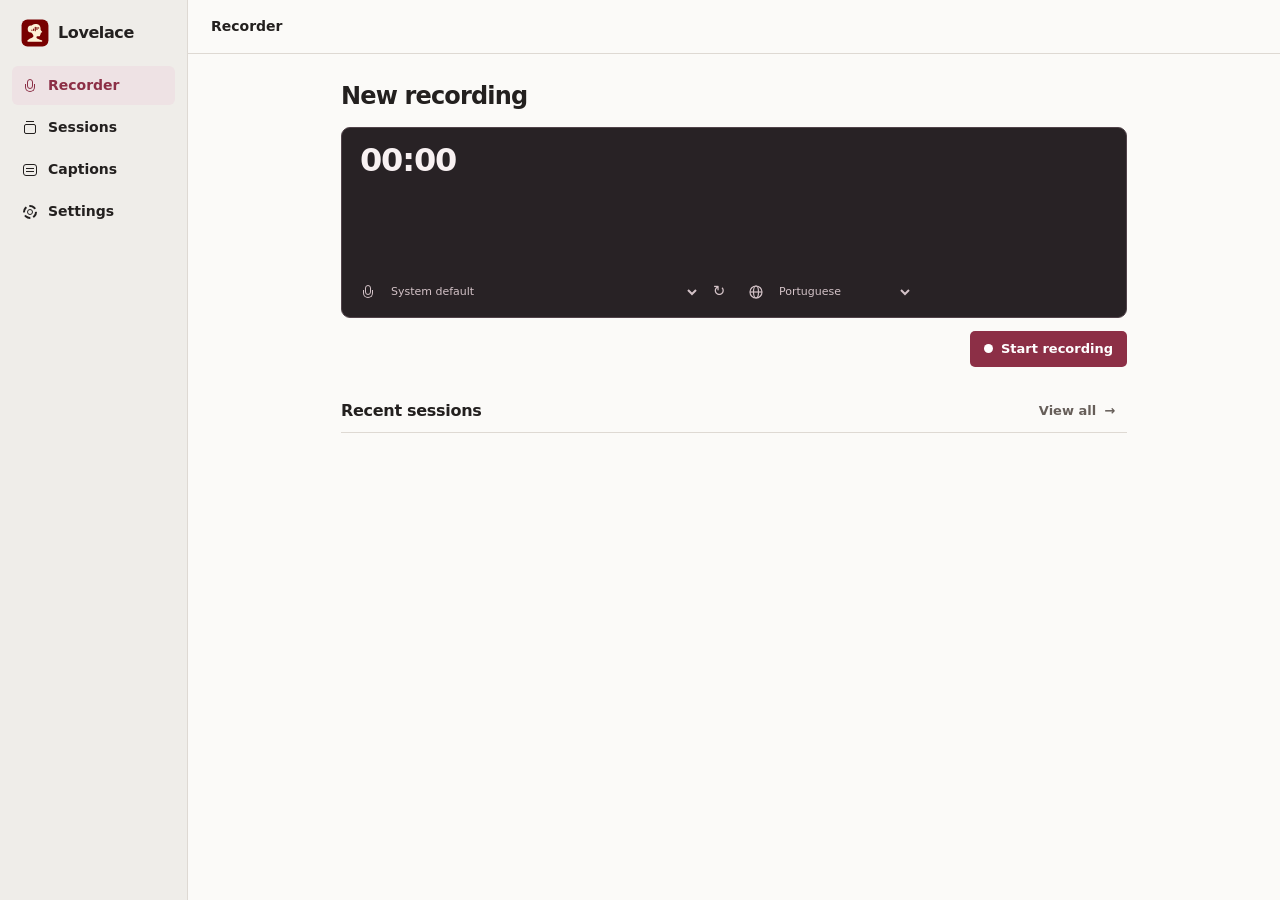
==== commit 8bf4fb82: "LLAMA engine modes are avaliable to be changed, new settings panel, possibility to download models a" ====
--- a/ui/index.html
+++ b/ui/index.html
@@ -5,6 +5,7 @@
     <meta name="viewport" content="width=device-width, initial-scale=1">
     <title>Lovelace</title>
     <link rel="stylesheet" href="./styles.css">
+    <link rel="stylesheet" href="./themes/loveless.css">
     <script type="module" src="./app.js"></script>
 </head>
 <body>
@@ -38,6 +39,9 @@
             <button type="button" class="nav-item" data-view-target="captions">
                 <span class="icon icon-captions" aria-hidden="true"></span> Captions
             </button>
+            <button type="button" id="log-navigation" class="nav-item" data-view-target="log" hidden>
+                <span class="icon icon-captions" aria-hidden="true"></span> Transcription log
+            </button>
             <button type="button" class="nav-item" data-view-target="settings">
                 <span class="icon icon-settings" aria-hidden="true"></span> Settings
             </button>
@@ -55,6 +59,7 @@
             <div class="page-content recording-page">
                 <section class="recorder" aria-labelledby="studio-heading">
                     <h2 id="studio-heading">New recording</h2>
+                    <p id="model-setup-hint" class="model-intro" hidden>Models or engines are missing. <button type="button" class="button quiet" data-view-target="settings">Configure in Settings</button></p>
                     <div class="toolbar" aria-label="Recording controls">
                         <div class="monitor">
                             <div class="monitor-header">
@@ -62,31 +67,35 @@
                             </div>
                             <canvas id="signal-chart" width="900" height="112" aria-hidden="true"></canvas>
                             <div class="monitor-footer">
-                                <span class="icon icon-mic" aria-hidden="true"></span>
-                                <span id="signal-label" data-text="signal-label">System default</span>
-                                <meter id="level" class="visually-hidden" min="0" max="1" value="0"
-                                    aria-label="Audio input level"></meter>
-                            </div>
-                        </div>
-                        <div class="record-controls">
-                            <div class="field input-field">
-                                <label for="audio-input">Audio input</label>
-                                <div class="input-controls">
-                                    <select id="audio-input">
+                                <div class="monitor-input monitor-audio-input">
+                                    <span class="icon icon-mic" aria-hidden="true"></span>
+                                    <label class="visually-hidden" for="audio-input">Audio input</label>
+                                    <select id="audio-input" class="monitor-select" aria-label="Audio input">
                                         <option value="default">System default</option>
                                     </select>
-                                    <button type="button" id="refresh-audio-inputs" class="button secondary"
-                                        aria-label="Refresh audio inputs">Refresh</button>
+                                    <button type="button" id="refresh-audio-inputs" class="refresh-inputs"
+                                        aria-label="Refresh audio inputs" title="Refresh audio inputs">
+                                        <span aria-hidden="true">&#x21bb;</span>
+                                    </button>
+                                    <meter id="level" class="visually-hidden" min="0" max="1" value="0"
+                                        aria-label="Audio input level"></meter>
                                 </div>
-                            </div>
-                            <div class="field">
-                                <label for="language">Spoken language</label>
-                                <select id="language">
-                                    <option value="pt">Portuguese</option>
-                                    <option value="en">English</option>
-                                    <option value="auto">Auto-detect</option>
-                                </select>
-                            </div>
+                                <div class="monitor-input monitor-language">
+                                    <svg class="icon" viewBox="0 0 16 16" fill="none" stroke="currentColor" stroke-width="1.2" aria-hidden="true">
+                                        <circle cx="8" cy="8" r="6"></circle>
+                                        <ellipse cx="8" cy="8" rx="2.5" ry="6"></ellipse>
+                                        <path d="M2 8h12"></path>
+                                    </svg>
+                                    <label class="visually-hidden" for="language">Spoken language</label>
+                                    <select id="language" class="monitor-select" title="Spoken language">
+                                        <option value="pt">Portuguese</option>
+                                        <option value="en">English</option>
+                                        <option value="auto">Auto-detect</option>
+                                    </select>
+                                </div>
+                            </div>
+                        </div>
+                        <div class="record-controls">
                             <button type="button" id="record" class="button primary">
                                 <span class="record-mark" aria-hidden="true"></span>
                                 <span data-text="record-label">Start recording</span>
@@ -120,7 +129,10 @@
                                 <h2 id="session-title" data-text="session-title" tabindex="-1"></h2>
                                 <p id="session-state" data-text="session-state"></p>
                             </div>
-                            <button type="button" id="retry" class="button secondary" hidden>Process session</button>
+                            <div class="session-processing-actions">
+                                <button type="button" id="retry" class="button secondary" hidden>Resume processing</button>
+                                <button type="button" id="restart" class="button secondary" hidden>Restart transcription…</button>
+                            </div>
                         </div>
                         <div class="document-toolbar">
                             <div class="document-picker" role="group" aria-label="Document">
@@ -188,8 +200,60 @@
             </div>
         </section>
 
+        <section class="view page-scroll" data-panel="log" aria-label="Transcription log" hidden>
+            <div id="log-content" class="page-content log-page">
+                <section id="processing-status" class="processing-status" data-phase="idle"
+                    aria-labelledby="processing-heading">
+                    <div class="processing-heading">
+                        <div>
+                            <h3 id="processing-heading">Current job</h3>
+                            <p id="processing-session"></p>
+                            <p id="processing-detail">Waiting for a recording.</p>
+                        </div>
+                        <span id="processing-state" class="status-pill">Ready</span>
+                    </div>
+                    <div class="progress-meta">
+                        <span>Stage-based progress · stays fixed during each stage</span>
+                        <span id="processing-percent">0%</span>
+                    </div>
+                    <div id="processing-progress" class="progress-track" role="progressbar"
+                        aria-label="Transcription progress" aria-valuemin="0" aria-valuemax="100"
+                        aria-valuenow="0" aria-valuetext="Ready to record">
+                        <span id="processing-progress-bar" class="progress-bar"></span>
+                    </div>
+                    <div class="log-actions">
+                        <button type="button" id="log-resume" class="button secondary" hidden>Resume processing</button>
+                        <button type="button" id="log-restart" class="button secondary" hidden>Restart transcription…</button>
+                    </div>
+                    <div class="activity-heading">
+                        <h4>Activity log</h4>
+                        <span id="job-elapsed"></span>
+                    </div>
+                    <ol id="processing-log" class="activity-log" aria-live="polite"
+                        aria-relevant="additions"></ol>
+                    <details id="engine-details" hidden>
+                        <summary>Whisper output</summary>
+                        <pre id="engine-log" class="engine-log" aria-label="Whisper output"></pre>
+                    </details>
+                </section>
+            </div>
+        </section>
+
         <section class="view page-scroll" data-panel="settings" aria-label="Settings" hidden>
             <div class="page-content settings-page">
+                <section class="model-manager" aria-labelledby="models-heading">
+                    <h2 id="models-heading">Models and engines</h2>
+                    <p class="model-intro">Choose a download or browse for an existing file. Downloads are verified and selected automatically. Changes here are saved immediately.</p>
+                    <p id="models-directory" class="model-path"></p>
+                    <div id="model-controls"></div>
+                    <div id="model-transfer" class="model-transfer" hidden>
+                        <p id="model-transfer-status" role="status"></p>
+                        <progress id="model-transfer-progress" max="100" value="0" aria-label="Download progress"></progress>
+                        <button id="cancel-model-download" type="button" class="button secondary">Cancel download</button>
+                    </div>
+                    <p id="models-status" class="model-feedback" role="status"></p>
+                    <p class="model-intro">Whisper models support multiple languages. Summaries use instruction models through llama.cpp. Choose CPU or a GPU backend matching your hardware; only engines for this system and architecture are listed. GPU backends require compatible drivers. Larger models need more memory. FFmpeg is still required for media captions.</p>
+                </section>
                 <form id="settings-form">
                     <fieldset aria-labelledby="appearance-heading">
                         <h2 id="appearance-heading">Appearance</h2>
@@ -199,6 +263,7 @@
                                 <option value="system">System</option>
                                 <option value="light">Light</option>
                                 <option value="dark">Dark</option>
+                                <option value="loveless">Loveless</option>
                             </select>
                         </div>
                         <div class="setting-row">
@@ -242,6 +307,28 @@
         <button type="button" role="menuitem" data-action="delete" tabindex="-1">Delete session…</button>
     </div>
 
+    <dialog id="delete-model" class="delete-dialog" aria-labelledby="delete-model-title" aria-describedby="delete-model-description">
+        <form method="dialog">
+            <h2 id="delete-model-title">Delete download?</h2>
+            <p id="delete-model-description"></p>
+            <div class="dialog-actions">
+                <button class="button secondary" value="cancel" autofocus>Cancel</button>
+                <button class="button primary" value="delete">Delete download</button>
+            </div>
+        </form>
+    </dialog>
+
+    <dialog id="restart-session" class="delete-dialog" aria-labelledby="restart-title" aria-describedby="restart-description">
+        <form method="dialog">
+            <h2 id="restart-title">Restart transcription?</h2>
+            <p id="restart-description">The current attempt will stop and transcription will start from the beginning. Existing results will be backed up in the session folder. Your audio is preserved.</p>
+            <div class="dialog-actions">
+                <button class="button secondary" value="cancel" autofocus>Cancel</button>
+                <button class="button primary" value="restart">Restart transcription</button>
+            </div>
+        </form>
+    </dialog>
+
     <dialog id="delete-session" class="delete-dialog" aria-labelledby="delete-title" aria-describedby="delete-description">
         <form method="dialog">
             <h2 id="delete-title">Delete session?</h2>
--- a/ui/styles.css
+++ b/ui/styles.css
@@ -199,7 +199,7 @@
   background: var(--monitor);
   color: var(--monitor-ink);
 }
-.monitor-header, .monitor-footer { display: flex; align-items: center; gap: 8px; }
+.monitor-header, .monitor-footer { display: flex; align-items: center; gap: 5px; }
 .monitor-header { justify-content: space-between; }
 .monitor time {
   font-size: 32px;
@@ -209,8 +209,178 @@
   font-variant-numeric: tabular-nums;
 }
 #signal-chart { display: block; width: 100%; height: 88px; margin: 8px 0 7px; color: var(--monitor-line); }
-.monitor-footer { color: var(--monitor-muted); font-size: 11px; }
-#signal-label { overflow: hidden; text-overflow: ellipsis; white-space: nowrap; }
+.monitor-footer {
+  flex-wrap: wrap;
+  gap: 5px 16px;
+  color: var(--monitor-muted);
+  font-size: 11px;
+  color-scheme: dark;
+}
+.monitor-input { display: flex; align-items: center; gap: 5px; min-width: 0; }
+.monitor-audio-input { flex: 1 1 260px; max-width: 372px; }
+.monitor-language { flex: 0 1 166px; }
+.monitor-footer .monitor-select {
+  flex: 1;
+  width: 100%;
+  min-width: 0;
+  min-height: 26px;
+  padding: 2px 24px 2px 5px;
+  overflow: hidden;
+  border: 1px solid transparent;
+  border-radius: 4px;
+  background-color: transparent;
+  color: var(--monitor-muted);
+  font-size: 11px;
+  text-overflow: ellipsis;
+  white-space: nowrap;
+  cursor: pointer;
+}
+.monitor-select:is(:hover, :focus-visible):not(:disabled) {
+  border-color: var(--monitor-line);
+  background-color: color-mix(in srgb, var(--monitor-ink) 7%, transparent);
+  color: var(--monitor-ink);
+}
+.monitor-select:disabled { cursor: default; opacity: .55; }
+.monitor-select option { background: var(--raised); color: var(--ink); }
+.refresh-inputs {
+  display: grid;
+  place-items: center;
+  width: 26px;
+  height: 26px;
+  flex: 0 0 26px;
+  padding: 0;
+  border: 1px solid transparent;
+  border-radius: 4px;
+  background: transparent;
+  color: var(--monitor-muted);
+  font-size: 15px;
+  line-height: 1;
+}
+.refresh-inputs:is(:hover, :focus-visible):not(:disabled) {
+  border-color: var(--monitor-line);
+  background: color-mix(in srgb, var(--monitor-ink) 7%, transparent);
+  color: var(--monitor-ink);
+}
+
+.processing-status {
+  margin-top: 18px;
+  padding-top: 16px;
+  border-top: 1px solid var(--line);
+}
+.log-page .processing-status { margin: 0; padding: 0; border: 0; }
+.log-page .activity-log { max-height: none; }
+.log-actions, .session-processing-actions { display: flex; flex-wrap: wrap; gap: 8px; }
+.log-actions { margin-top: 20px; }
+.log-page details { margin-top: 24px; color: var(--muted); font-size: 12px; }
+.log-page summary { cursor: pointer; }
+.engine-log { max-height: 320px; overflow: auto; white-space: pre-wrap; overflow-wrap: anywhere; font-size: 11px; line-height: 1.6; }
+.processing-heading {
+  display: flex;
+  align-items: flex-start;
+  justify-content: space-between;
+  gap: 16px;
+}
+.processing-heading h3 { margin: 0; font-size: 14px; font-weight: 680; }
+.processing-heading p {
+  margin-top: 2px;
+  color: var(--muted);
+  font-size: 12px;
+  overflow-wrap: anywhere;
+}
+.status-pill {
+  flex: none;
+  padding: 3px 8px;
+  border-radius: 999px;
+  background: var(--hover);
+  color: var(--muted);
+  font-size: 11px;
+  font-weight: 650;
+}
+.processing-status[data-phase="recording"] .status-pill,
+.processing-status[data-phase="transcribing"] .status-pill,
+.processing-status[data-phase="synthesizing"] .status-pill {
+  background: var(--selected);
+  color: var(--accent);
+}
+.processing-status[data-phase="done"] .status-pill { color: light-dark(#276749, #88d4ac); }
+.processing-status[data-phase="failed"] .status-pill { color: light-dark(#a1263d, #ff9daf); }
+.progress-meta {
+  display: flex;
+  justify-content: space-between;
+  gap: 12px;
+  margin-top: 13px;
+  color: var(--muted);
+  font-size: 11px;
+  font-variant-numeric: tabular-nums;
+}
+.progress-track {
+  height: 6px;
+  margin-top: 5px;
+  overflow: hidden;
+  border-radius: 999px;
+  background: var(--line);
+}
+.progress-bar {
+  position: relative;
+  display: block;
+  width: 0;
+  height: 100%;
+  overflow: hidden;
+  border-radius: inherit;
+  background: var(--accent);
+  transition: width 280ms ease-out;
+}
+.processing-status[data-phase="recording"] .progress-bar::after,
+.processing-status[data-phase="transcribing"] .progress-bar::after,
+.processing-status[data-phase="synthesizing"] .progress-bar::after {
+  position: absolute;
+  inset: 0;
+  width: 45%;
+  background: linear-gradient(90deg, transparent, color-mix(in srgb, white 38%, transparent), transparent);
+  content: "";
+  animation: progress-sheen 1.4s ease-in-out infinite;
+}
+.processing-status[data-phase="done"] .progress-bar { background: light-dark(#3c8f6b, #78c69f); }
+.processing-status[data-phase="failed"] .progress-bar { background: light-dark(#b33a50, #e8788c); }
+@keyframes progress-sheen {
+  from { transform: translateX(-110%); }
+  to { transform: translateX(245%); }
+}
+.activity-heading {
+  display: flex;
+  align-items: baseline;
+  justify-content: space-between;
+  gap: 12px;
+  margin-top: 15px;
+  padding-bottom: 6px;
+  border-bottom: 1px solid var(--line);
+}
+.activity-heading h4 { margin: 0; font-size: 12px; font-weight: 680; }
+.activity-heading span { color: var(--muted); font-size: 11px; }
+.activity-log {
+  max-height: 116px;
+  margin: 0;
+  padding: 0;
+  overflow: auto;
+  list-style: none;
+}
+.activity-log li {
+  display: grid;
+  grid-template-columns: 57px minmax(0, 1fr);
+  gap: 10px;
+  padding: 6px 2px;
+  border-bottom: 1px solid color-mix(in srgb, var(--line) 55%, transparent);
+  color: var(--muted);
+  font-size: 11px;
+  animation: log-entry 150ms ease-out;
+}
+.activity-log time { color: color-mix(in srgb, var(--muted) 72%, transparent); font-variant-numeric: tabular-nums; }
+.activity-log li[data-tone="success"] span { color: light-dark(#276749, #88d4ac); }
+.activity-log li[data-tone="error"] span { color: light-dark(#a1263d, #ff9daf); }
+@keyframes log-entry {
+  from { opacity: 0; transform: translateY(-2px); }
+  to { opacity: 1; transform: translateY(0); }
+}
 
 .record-controls, .caption-controls, .caption-action {
   display: flex;
@@ -218,9 +388,6 @@
   gap: 12px;
 }
 .record-controls { flex-wrap: wrap; padding-top: 13px; }
-.record-controls .input-field { flex: 1 1 200px; }
-.input-controls { display: grid; grid-template-columns: minmax(0, 1fr) auto; gap: 6px; }
-.input-controls select { min-width: 0; text-overflow: ellipsis; }
 #record { margin-inline-start: auto; }
 .field { display: grid; gap: 5px; min-width: 0; }
 .field label { font-size: 12px; color: var(--muted); font-weight: 650; }
@@ -468,8 +635,22 @@
 .setting-row p, #settings-status { color: var(--muted); font-size: 13px; }
 .setting-row select { width: 155px; flex: none; max-width: 48%; min-width: 0; }
 .settings-actions { display: flex; align-items: center; gap: 12px; flex-wrap: wrap; }
-
-.nav-item, .button, .session, .job-status, #play { transition: background-color 130ms, color 130ms; }
+.model-manager { max-width: 660px; margin-bottom: 28px; }
+.model-intro, .model-path, .model-feedback, .model-meta { color: var(--muted); font-size: 13px; }
+.model-intro { margin: 8px 0 12px; }
+.model-path { overflow-wrap: anywhere; margin: 8px 0; }
+.model-group { padding: 15px 0; border-top: 1px solid var(--line); min-width: 0; }
+.model-group label { display: block; font-weight: 650; margin-bottom: 8px; }
+.model-group select { width: 100%; min-width: 0; }
+.model-actions { display: flex; flex-wrap: wrap; gap: 8px; margin-top: 10px; }
+.model-meta { margin-top: 7px; }
+.model-transfer { display: grid; gap: 10px; padding: 14px 0; }
+.model-transfer progress { width: 100%; accent-color: var(--accent); }
+.model-transfer button { justify-self: start; }
+
+.nav-item, .button, .session, .job-status, #play, .monitor-select, .refresh-inputs {
+  transition: background-color 130ms, border-color 130ms, color 130ms;
+}
 
 @media (max-width: 770px) {
   body { grid-template-columns: 148px minmax(0, 1fr); }
--- a/ui/themes/loveless.css
+++ b/ui/themes/loveless.css
@@ -0,0 +1,119 @@
+/* Loveless: plum shadows, saturated pink light, and a softly blurred signal. */
+:root[data-appearance="loveless"] {
+  color-scheme: dark;
+  --surface: #21131e;
+  --sidebar: #190e18;
+  --raised: #2c1928;
+  --hover: #382034;
+  --selected: #4c2241;
+  --ink: #faedf5;
+  --muted: #c7a6bd;
+  --line: #493044;
+  --control-line: #87607c;
+  --accent: #f599cd;
+  --accent-hover: #ffb5de;
+  --on-accent: #381029;
+  --focus: #ffb5de;
+  --monitor: #3a102e;
+  --monitor-ink: #fff0f8;
+  --monitor-muted: #f0b9d9;
+  --monitor-line: #874268;
+  --wave: #ffc1e5;
+  --brand-ground: #a42570;
+  --brand-ink: #ffe4f3;
+}
+
+:root[data-appearance="loveless"] .brand-mark > rect,
+:root[data-appearance="loveless"] .brand-mark > g:last-child {
+  fill: var(--brand-ground);
+}
+
+:root[data-appearance="loveless"] .brand-mark > g:first-of-type {
+  fill: var(--brand-ink);
+}
+
+:root[data-appearance="loveless"] .sidebar {
+  background-image: linear-gradient(165deg, #8b22551c, transparent 48%);
+}
+
+:root[data-appearance="loveless"] .nav-item[aria-current="page"] {
+  box-shadow: inset 2px 0 var(--accent);
+}
+
+/* Keep the haze behind the signal and controls, never over their text. */
+:root[data-appearance="loveless"] .monitor {
+  position: relative;
+  isolation: isolate;
+  border-color: var(--monitor-line);
+  background:
+    radial-gradient(ellipse at 82% 5%, #ee4da969, transparent 58%),
+    radial-gradient(ellipse at 18% 100%, #b8196b61, transparent 62%),
+    linear-gradient(112deg, #300d29, #65123f 54%, #3c0d32);
+  box-shadow: inset 0 1px #ffbedc1a, 0 8px 32px #10061133;
+}
+
+:root[data-appearance="loveless"] .monitor::before {
+  position: absolute;
+  z-index: -1;
+  inset: -45%;
+  transform: rotate(-19deg);
+  background: repeating-linear-gradient(
+    0deg,
+    transparent 0 23px,
+    #ff88c91f 24px 27px,
+    #f065ad30 28px 33px,
+    transparent 36px 54px
+  );
+  filter: blur(7px);
+  pointer-events: none;
+  content: "";
+}
+
+:root[data-appearance="loveless"] .monitor::after {
+  position: absolute;
+  z-index: -1;
+  inset: 0;
+  background: repeating-linear-gradient(0deg, #ffc1e507 0 1px, transparent 1px 3px);
+  pointer-events: none;
+  content: "";
+}
+
+:root[data-appearance="loveless"] .monitor time {
+  text-shadow: 0 0 22px #ff8bcc3d;
+}
+
+:root[data-appearance="loveless"] #signal-chart {
+  color: #e6a0c222;
+}
+
+:root[data-appearance="loveless"] .button.primary {
+  box-shadow: 0 2px 12px #ed62ae18;
+  transition: background-color 160ms, box-shadow 160ms;
+}
+
+:root[data-appearance="loveless"] .button.primary:hover:not(:disabled) {
+  box-shadow: 0 3px 18px #ed62ae38;
+}
+
+:root[data-appearance="loveless"] #record[data-recording="true"] {
+  background: var(--selected);
+  color: var(--accent-hover);
+  border-color: var(--accent);
+  box-shadow: 0 0 0 3px #f599cd14;
+}
+
+@media (prefers-reduced-motion: reduce) {
+  :root[data-appearance="loveless"] .button.primary { transition: none; }
+}
+
+@media (forced-colors: active) {
+  :root[data-appearance="loveless"] .sidebar,
+  :root[data-appearance="loveless"] .monitor { background: Canvas; }
+  :root[data-appearance="loveless"] .monitor { color: CanvasText; border-color: CanvasText; }
+  :root[data-appearance="loveless"] .monitor::before,
+  :root[data-appearance="loveless"] .monitor::after { display: none; }
+  :root[data-appearance="loveless"] #signal-chart { color: CanvasText; --wave: CanvasText; }
+  :root[data-appearance="loveless"] .brand-mark > rect,
+  :root[data-appearance="loveless"] .brand-mark > g:last-child { fill: CanvasText; }
+  :root[data-appearance="loveless"] .brand-mark > g:first-of-type { fill: Canvas; }
+}
